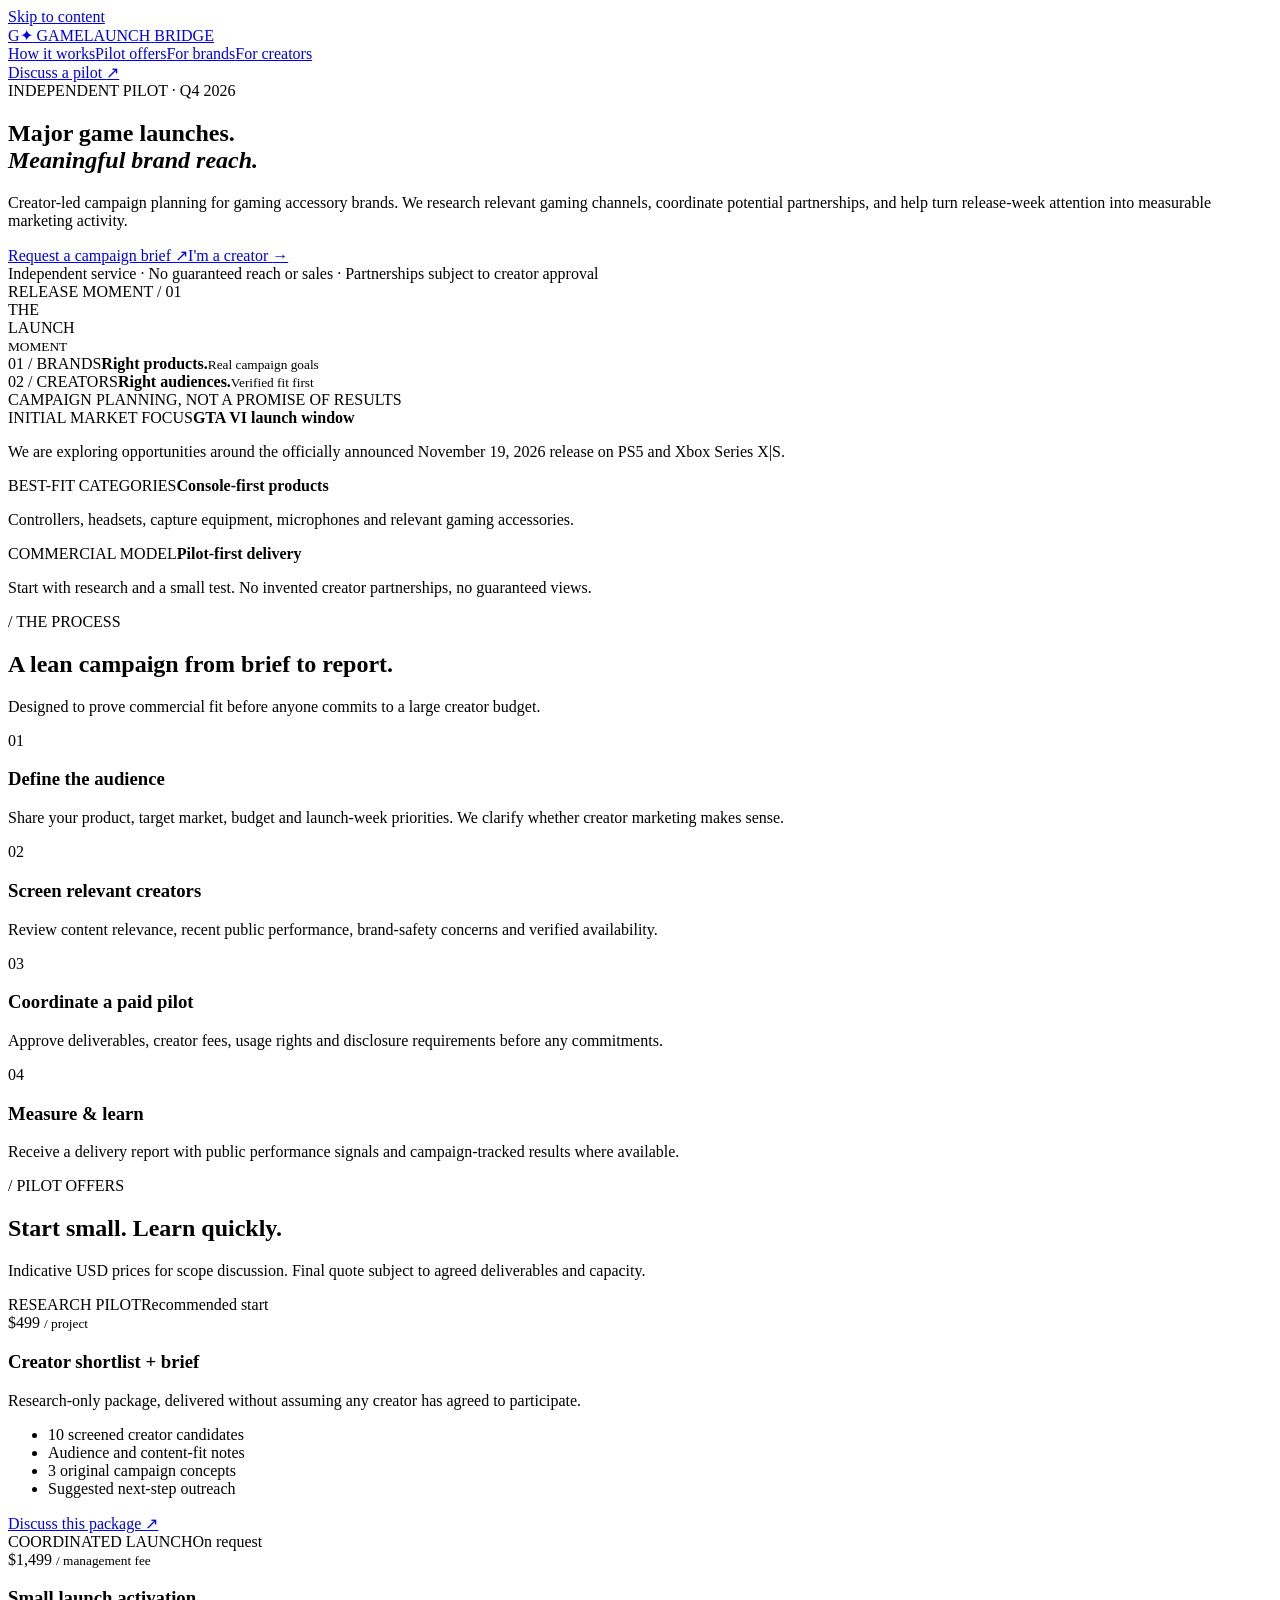
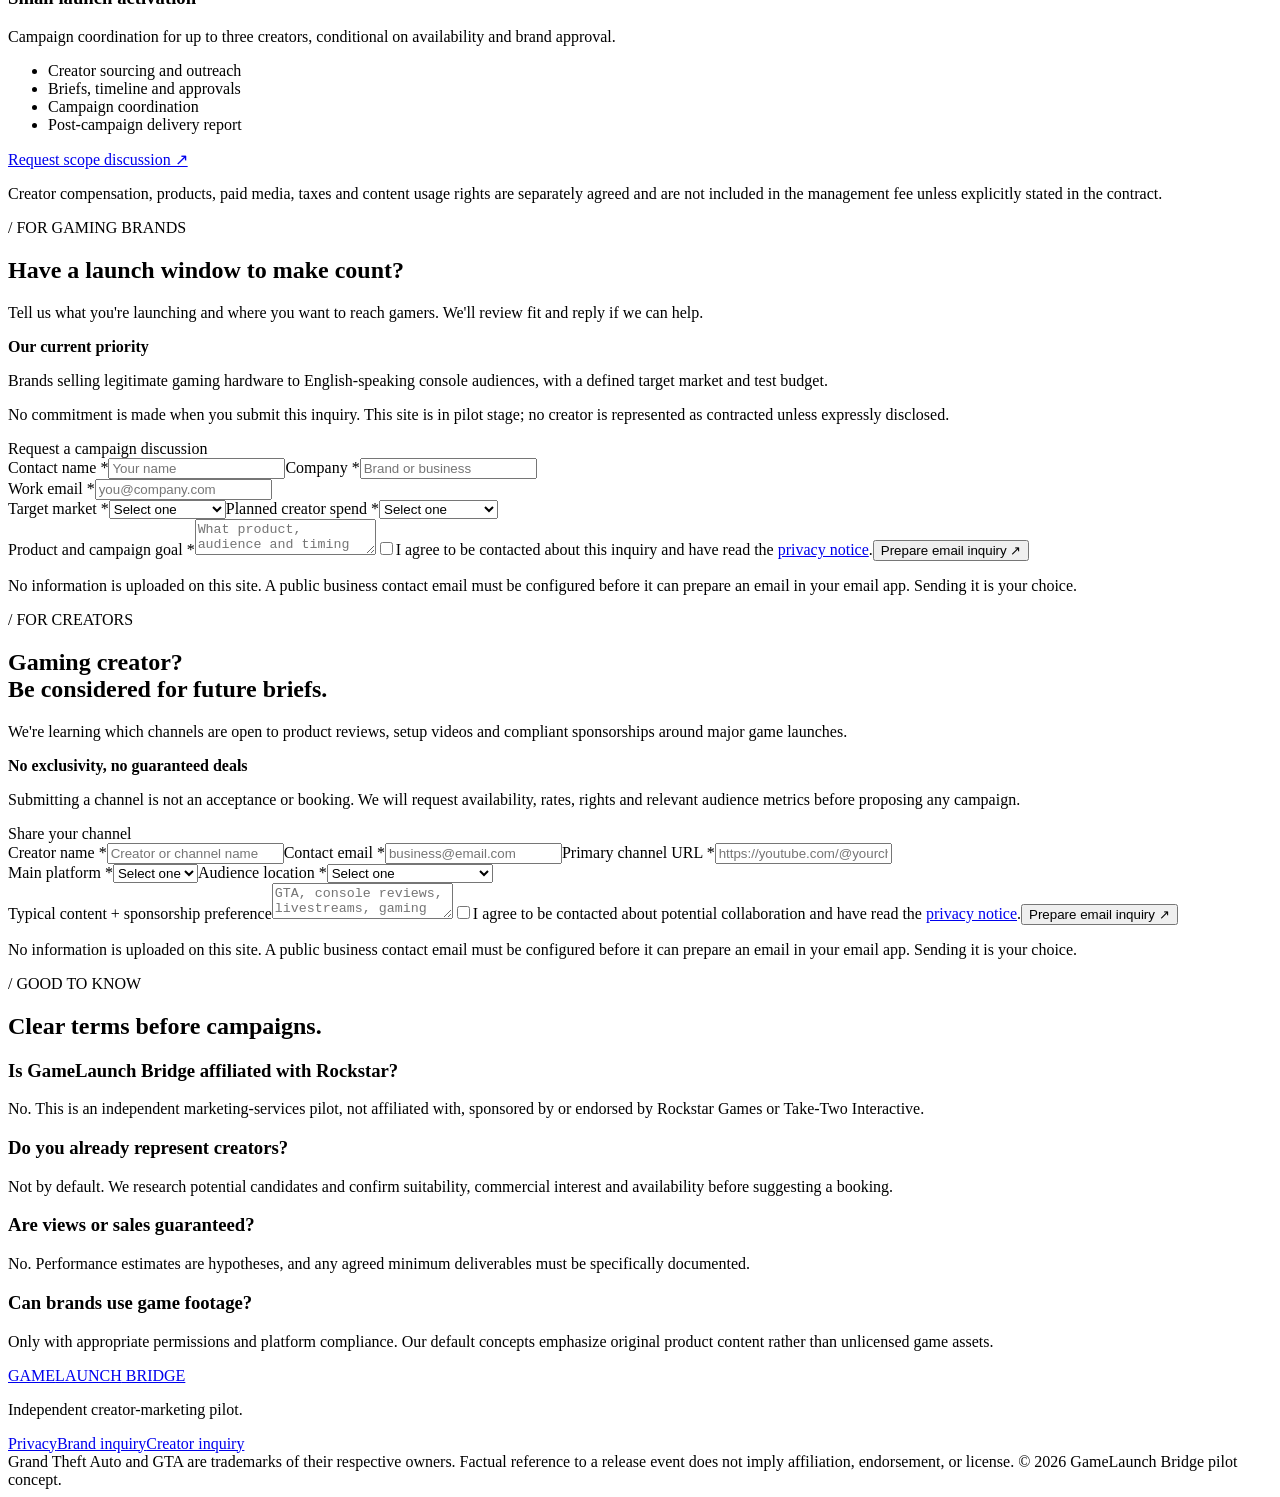
==== index.html @ 05e68bd6 "Add GameLaunch Bridge landing page" ====
<!DOCTYPE html>
<html lang="en">
<head>
<meta charset="utf-8"/><meta content="width=device-width,initial-scale=1" name="viewport"/>
<meta content="Creator-led launch campaigns for gaming accessory brands. An independent pilot matching brands with relevant gaming creators." name="description"/>
<meta content="#10131d" name="theme-color"/>
<title>GameLaunch Bridge — Gaming Launch Campaigns</title>
<link href="styles.css" rel="stylesheet"/>
<meta content="noindex,nofollow" name="robots"/>
</head><body>
<a class="skip" href="#main">Skip to content</a>
<header class="header"><div class="shell headerinner"><a class="wordmark" href="#top"><span class="logo">G<span class="star">✦</span></span> GAME<span class="dim">LAUNCH</span> <span class="subword">BRIDGE</span></a><nav aria-label="Main navigation"><a href="#how">How it works</a><a href="#offers">Pilot offers</a><a href="#brands">For brands</a><a href="#creators">For creators</a></nav><a class="navcta" href="#brands">Discuss a pilot <span aria-hidden="true">↗</span></a></div></header>
<main id="main">
<section class="hero" id="top"><div class="glow glow1"></div><div class="glow glow2"></div><div class="shell herogrid"><div><div class="eyebrow"><span class="live"></span> INDEPENDENT PILOT · Q4 2026</div><h1>Major game launches.<br/><em>Meaningful brand reach.</em></h1><p class="lede">Creator-led campaign planning for gaming accessory brands. We research relevant gaming channels, coordinate potential partnerships, and help turn release-week attention into measurable marketing activity.</p><div class="heroactions"><a class="btn primary" href="#brands">Request a campaign brief <span aria-hidden="true">↗</span></a><a class="btn secondary" href="#creators">I'm a creator <span aria-hidden="true">→</span></a></div><div class="fineprint">Independent service · No guaranteed reach or sales · Partnerships subject to creator approval</div></div><div aria-label="Illustration of brands and creators connected around a game launch" class="heroart" role="img"><div class="arttitle">RELEASE MOMENT / 01</div><div class="orbit orbit1"></div><div class="orbit orbit2"></div><div class="central">THE<br/>LAUNCH<br/><small>MOMENT</small></div><div class="floatcard floatbrand"><span>01 / BRANDS</span><strong>Right products.</strong><small>Real campaign goals</small></div><div class="floatcard floatcreator"><span>02 / CREATORS</span><strong>Right audiences.</strong><small>Verified fit first</small></div><div class="artfoot">CAMPAIGN PLANNING, NOT A PROMISE OF RESULTS</div></div></div></section>
<section class="context"><div class="shell contextinner"><div class="contextlead"><span class="tiny">INITIAL MARKET FOCUS</span><strong>GTA VI launch window</strong><p>We are exploring opportunities around the officially announced November 19, 2026 release on PS5 and Xbox Series X|S.</p></div><div class="contextdivider"></div><div class="contextlead"><span class="tiny">BEST-FIT CATEGORIES</span><strong>Console-first products</strong><p>Controllers, headsets, capture equipment, microphones and relevant gaming accessories.</p></div><div class="contextdivider"></div><div class="contextlead"><span class="tiny">COMMERCIAL MODEL</span><strong>Pilot-first delivery</strong><p>Start with research and a small test. No invented creator partnerships, no guaranteed views.</p></div></div></section>
<section class="section" id="how"><div class="shell"><div class="sectionhead"><div class="eyebrow plain">/ THE PROCESS</div><h2>A lean campaign from brief to report.</h2><p>Designed to prove commercial fit before anyone commits to a large creator budget.</p></div><div class="steps"><div class="step"><span class="num">01</span><h3>Define the audience</h3><p>Share your product, target market, budget and launch-week priorities. We clarify whether creator marketing makes sense.</p></div><div class="step"><span class="num">02</span><h3>Screen relevant creators</h3><p>Review content relevance, recent public performance, brand-safety concerns and verified availability.</p></div><div class="step"><span class="num">03</span><h3>Coordinate a paid pilot</h3><p>Approve deliverables, creator fees, usage rights and disclosure requirements before any commitments.</p></div><div class="step"><span class="num">04</span><h3>Measure &amp; learn</h3><p>Receive a delivery report with public performance signals and campaign-tracked results where available.</p></div></div></div></section>
<section class="section darkpanel" id="offers"><div class="shell"><div class="sectionhead"><div class="eyebrow plain">/ PILOT OFFERS</div><h2>Start small. Learn quickly.</h2><p>Indicative USD prices for scope discussion. Final quote subject to agreed deliverables and capacity.</p></div><div class="plans"><article class="plan"><div class="plantop"><span>RESEARCH PILOT</span><span class="tag">Recommended start</span></div><div class="price">$499 <small>/ project</small></div><h3>Creator shortlist + brief</h3><p>Research-only package, delivered without assuming any creator has agreed to participate.</p><ul><li>10 screened creator candidates</li><li>Audience and content-fit notes</li><li>3 original campaign concepts</li><li>Suggested next-step outreach</li></ul><a class="btn planbtn" href="#brands">Discuss this package ↗</a></article><article class="plan featured"><div class="plantop"><span>COORDINATED LAUNCH</span><span class="tag green">On request</span></div><div class="price">$1,499 <small>/ management fee</small></div><h3>Small launch activation</h3><p>Campaign coordination for up to three creators, conditional on availability and brand approval.</p><ul><li>Creator sourcing and outreach</li><li>Briefs, timeline and approvals</li><li>Campaign coordination</li><li>Post-campaign delivery report</li></ul><a class="btn planbtn" href="#brands">Request scope discussion ↗</a></article></div><p class="pricingnote">Creator compensation, products, paid media, taxes and content usage rights are separately agreed and are not included in the management fee unless explicitly stated in the contract.</p></div></section>
<section class="section formssection" id="brands"><div class="shell formgrid"><div><div class="eyebrow plain">/ FOR GAMING BRANDS</div><h2>Have a launch window to make count?</h2><p>Tell us what you're launching and where you want to reach gamers. We'll review fit and reply if we can help.</p><div class="note"><strong>Our current priority</strong><p>Brands selling legitimate gaming hardware to English-speaking console audiences, with a defined target market and test budget.</p></div><p class="aside">No commitment is made when you submit this inquiry. This site is in pilot stage; no creator is represented as contracted unless expressly disclosed.</p></div><form action="#" class="formcard" data-delivery="not-configured" method="get" name="brands"><div class="formtitle">Request a campaign discussion</div><div class="fieldrow"><label>Contact name <span>*</span><input autocomplete="name" maxlength="120" name="contact_name" placeholder="Your name" required=""/></label><label>Company <span>*</span><input autocomplete="organization" maxlength="120" name="company" placeholder="Brand or business" required=""/></label></div><label>Work email <span>*</span><input autocomplete="email" maxlength="254" name="email" placeholder="you@company.com" required="" type="email"/></label><div class="fieldrow"><label>Target market <span>*</span><select name="market" required=""><option value="">Select one</option><option>United States</option><option>United Kingdom</option><option>North America</option><option>Europe</option><option>Other / multiple</option></select></label><label>Planned creator spend <span>*</span><select name="budget" required=""><option value="">Select one</option><option>Under $1,000</option><option>$1,000–$3,000</option><option>$3,000–$10,000</option><option>$10,000+</option><option>Not decided</option></select></label></div><label>Product and campaign goal <span>*</span><textarea maxlength="1800" name="brief" placeholder="What product, audience and timing do you have in mind?" required=""></textarea></label><label class="consent"><input name="consent" required="" type="checkbox" value="yes"/><span>I agree to be contacted about this inquiry and have read the <a href="privacy.html">privacy notice</a>.</span></label><button class="btn primary submit" type="submit">Prepare email inquiry ↗</button><p class="formfine">No information is uploaded on this site. A public business contact email must be configured before it can prepare an email in your email app. Sending it is your choice.</p></form></div></section>
<section class="section creatorssection" id="creators"><div class="shell formgrid"><div><div class="eyebrow plain">/ FOR CREATORS</div><h2>Gaming creator?<br/>Be considered for future briefs.</h2><p>We're learning which channels are open to product reviews, setup videos and compliant sponsorships around major game launches.</p><div class="note"><strong>No exclusivity, no guaranteed deals</strong><p>Submitting a channel is not an acceptance or booking. We will request availability, rates, rights and relevant audience metrics before proposing any campaign.</p></div></div><form action="#" class="formcard" data-delivery="not-configured" method="get" name="creators"><div class="formtitle">Share your channel</div><label>Creator name <span>*</span><input maxlength="120" name="creator_name" placeholder="Creator or channel name" required=""/></label><label>Contact email <span>*</span><input maxlength="254" name="email" placeholder="business@email.com" required="" type="email"/></label><label>Primary channel URL <span>*</span><input maxlength="500" name="channel_url" placeholder="https://youtube.com/@yourchannel" required="" type="url"/></label><div class="fieldrow"><label>Main platform <span>*</span><select name="platform" required=""><option value="">Select one</option><option>YouTube</option><option>TikTok</option><option>Twitch</option><option>Instagram</option><option>Other</option></select></label><label>Audience location <span>*</span><select name="audience" required=""><option value="">Select one</option><option>United States</option><option>United Kingdom</option><option>Europe</option><option>Global English-speaking</option><option>Other</option></select></label></div><label>Typical content + sponsorship preference<textarea maxlength="1500" name="details" placeholder="GTA, console reviews, livestreams, gaming news; expected rate, if known..."></textarea></label><label class="consent"><input name="consent" required="" type="checkbox" value="yes"/><span>I agree to be contacted about potential collaboration and have read the <a href="privacy.html">privacy notice</a>.</span></label><button class="btn primary submit" type="submit">Prepare email inquiry ↗</button><p class="formfine">No information is uploaded on this site. A public business contact email must be configured before it can prepare an email in your email app. Sending it is your choice.</p></form></div></section>
<section class="section faq" id="faq"><div class="shell"><div class="eyebrow plain">/ GOOD TO KNOW</div><h2>Clear terms before campaigns.</h2><div class="faqgrid"><div><h3>Is GameLaunch Bridge affiliated with Rockstar?</h3><p>No. This is an independent marketing-services pilot, not affiliated with, sponsored by or endorsed by Rockstar Games or Take-Two Interactive.</p></div><div><h3>Do you already represent creators?</h3><p>Not by default. We research potential candidates and confirm suitability, commercial interest and availability before suggesting a booking.</p></div><div><h3>Are views or sales guaranteed?</h3><p>No. Performance estimates are hypotheses, and any agreed minimum deliverables must be specifically documented.</p></div><div><h3>Can brands use game footage?</h3><p>Only with appropriate permissions and platform compliance. Our default concepts emphasize original product content rather than unlicensed game assets.</p></div></div></div></section>
</main><footer class="footer"><div class="shell footerinner"><div><a class="wordmark" href="#top">GAME<span class="dim">LAUNCH</span> BRIDGE</a><p>Independent creator-marketing pilot.</p></div><div class="footerlinks"><a href="privacy.html">Privacy</a><a href="#brands">Brand inquiry</a><a href="#creators">Creator inquiry</a></div></div><div class="shell legal">Grand Theft Auto and GTA are trademarks of their respective owners. Factual reference to a release event does not imply affiliation, endorsement, or license. © 2026 GameLaunch Bridge pilot concept.</div></footer>
<script defer src="main.js"></script>
</body></html>
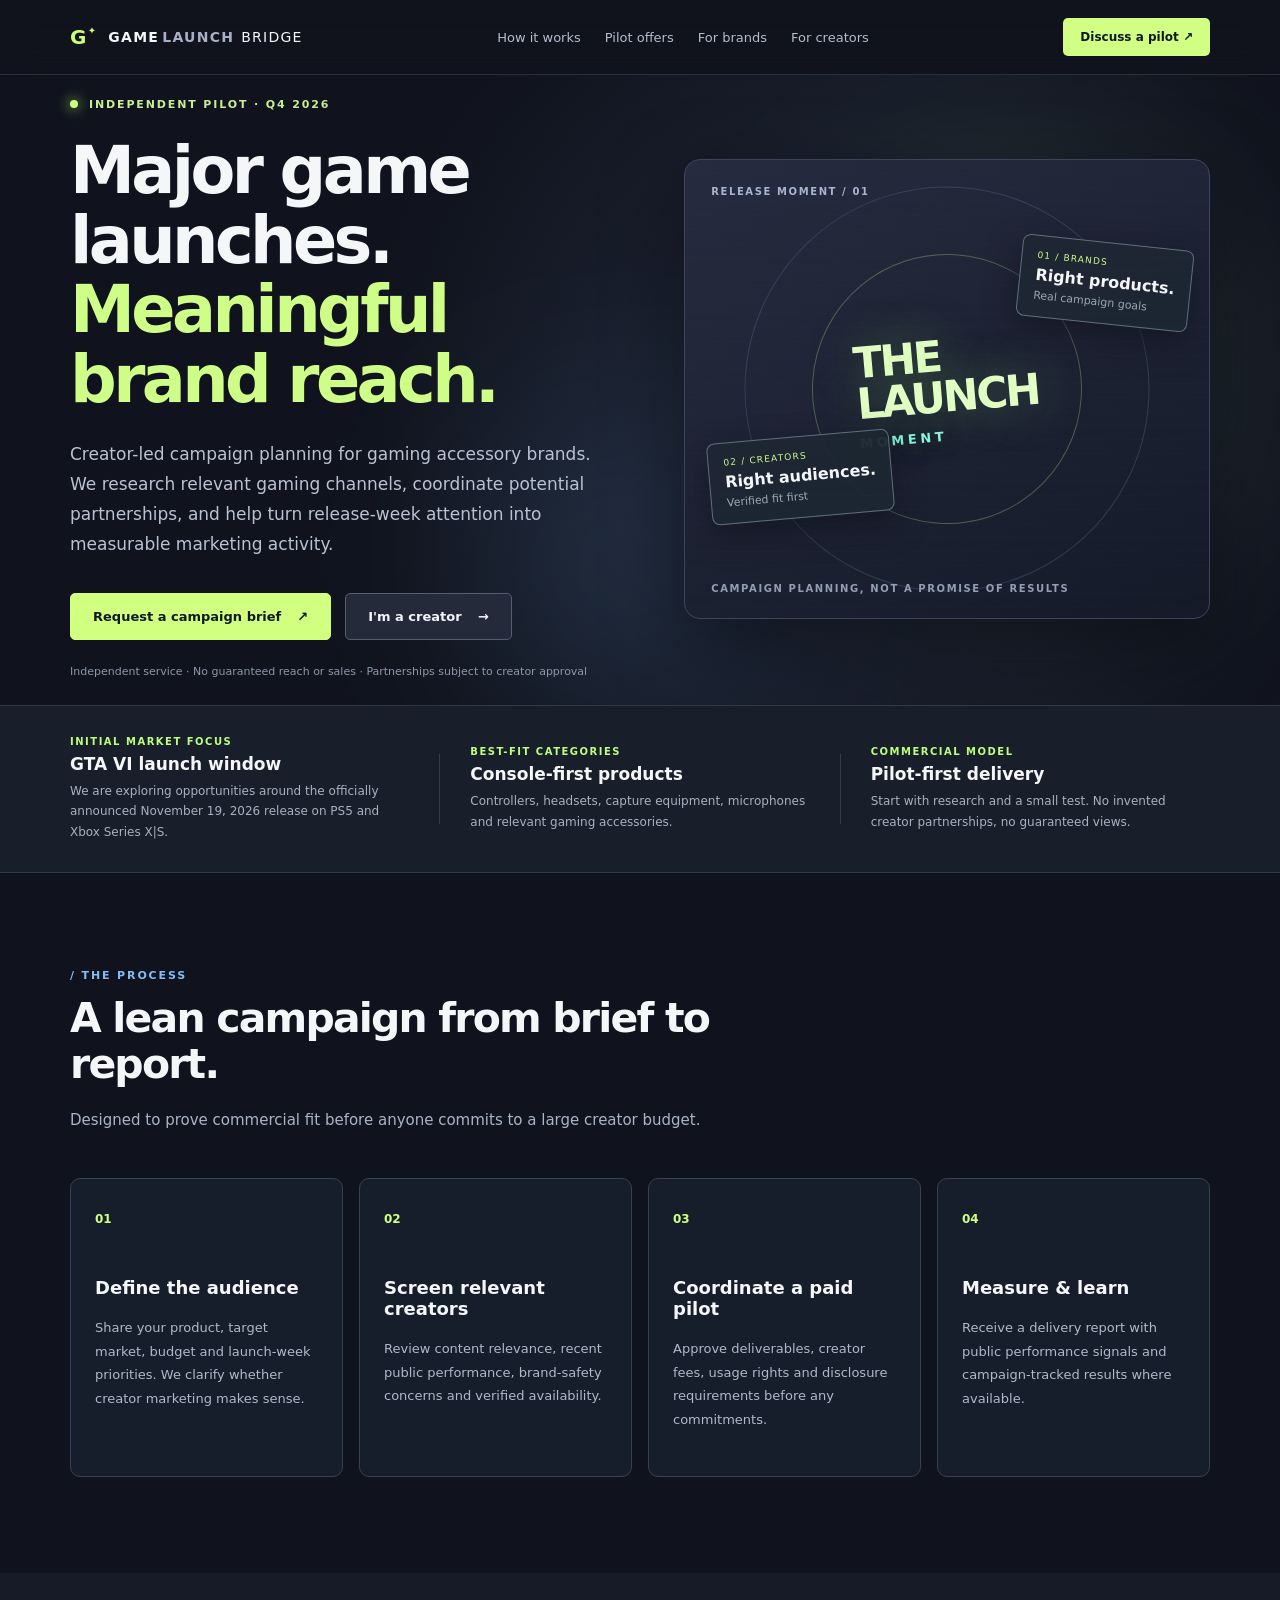
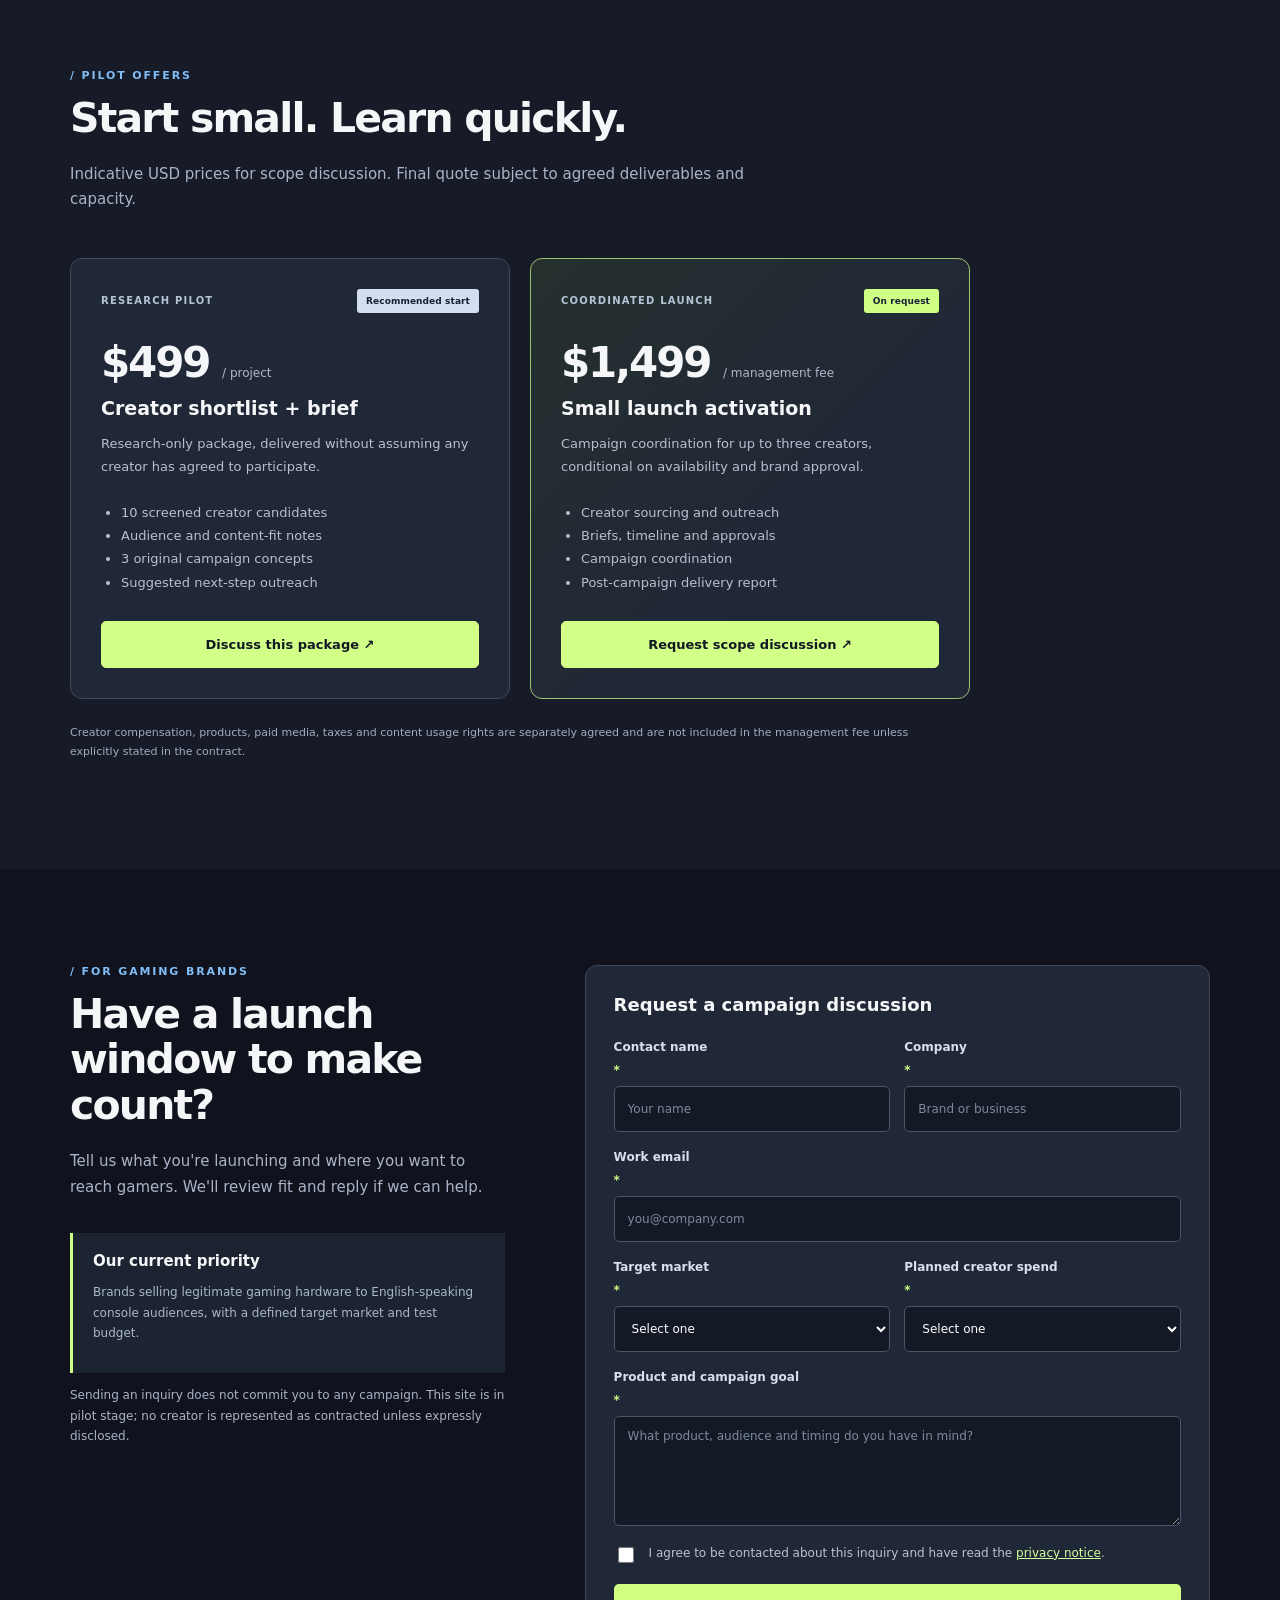
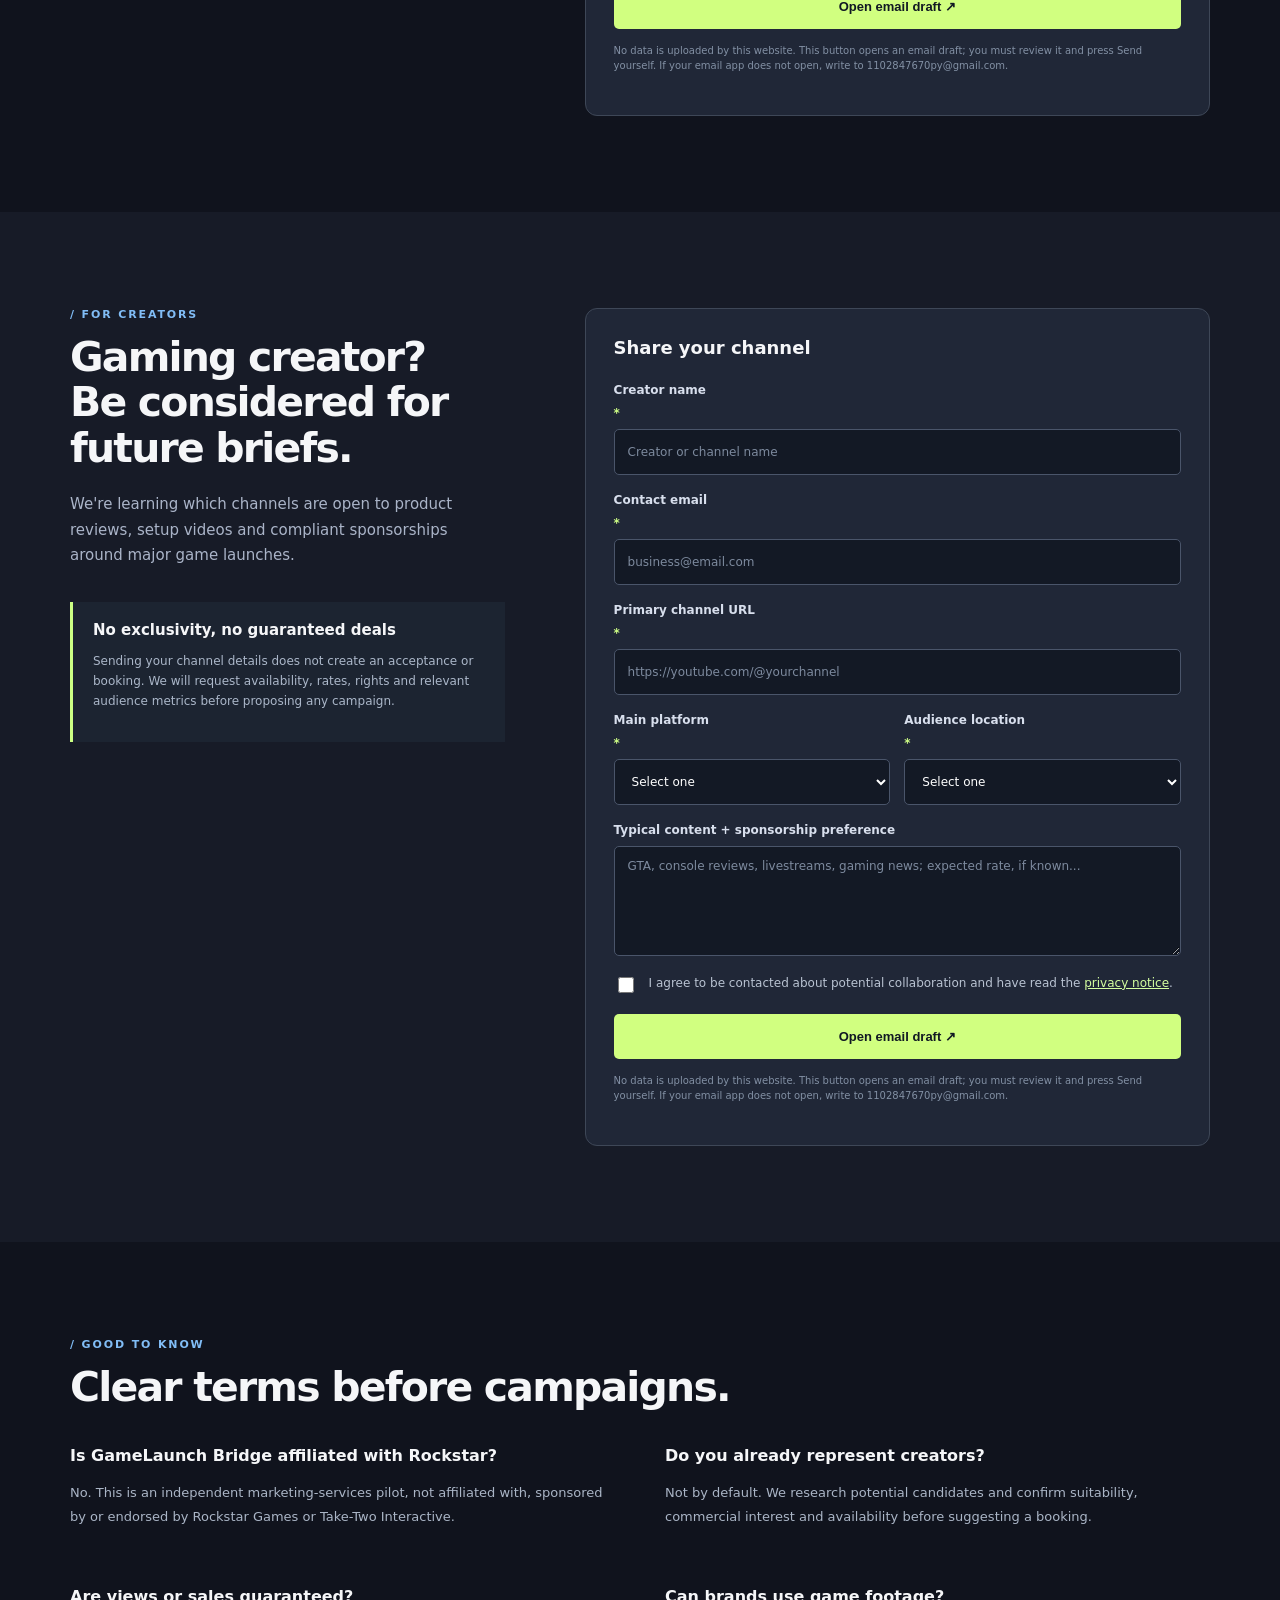
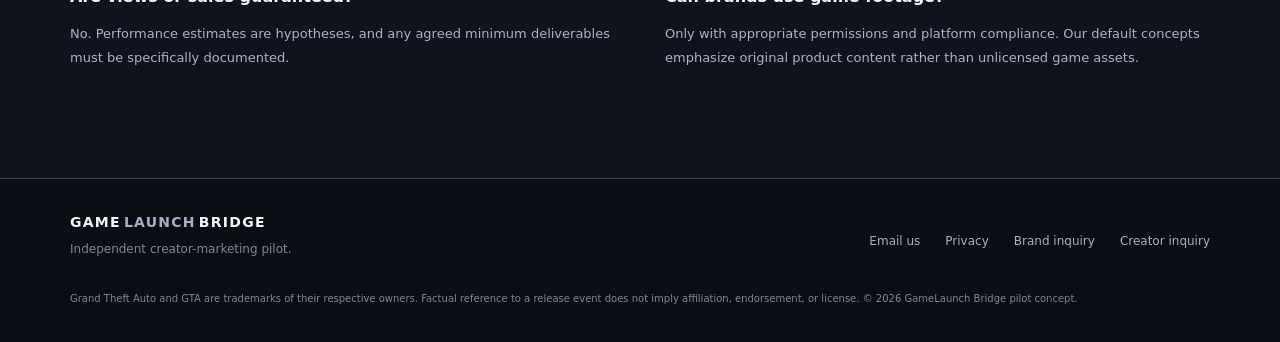
==== commit 5d766b92: "Activate clearly labelled email-draft inquiries for brand and creator forms" ====
--- a/index.html
+++ b/index.html
@@ -15,9 +15,9 @@
 <section class="context"><div class="shell contextinner"><div class="contextlead"><span class="tiny">INITIAL MARKET FOCUS</span><strong>GTA VI launch window</strong><p>We are exploring opportunities around the officially announced November 19, 2026 release on PS5 and Xbox Series X|S.</p></div><div class="contextdivider"></div><div class="contextlead"><span class="tiny">BEST-FIT CATEGORIES</span><strong>Console-first products</strong><p>Controllers, headsets, capture equipment, microphones and relevant gaming accessories.</p></div><div class="contextdivider"></div><div class="contextlead"><span class="tiny">COMMERCIAL MODEL</span><strong>Pilot-first delivery</strong><p>Start with research and a small test. No invented creator partnerships, no guaranteed views.</p></div></div></section>
 <section class="section" id="how"><div class="shell"><div class="sectionhead"><div class="eyebrow plain">/ THE PROCESS</div><h2>A lean campaign from brief to report.</h2><p>Designed to prove commercial fit before anyone commits to a large creator budget.</p></div><div class="steps"><div class="step"><span class="num">01</span><h3>Define the audience</h3><p>Share your product, target market, budget and launch-week priorities. We clarify whether creator marketing makes sense.</p></div><div class="step"><span class="num">02</span><h3>Screen relevant creators</h3><p>Review content relevance, recent public performance, brand-safety concerns and verified availability.</p></div><div class="step"><span class="num">03</span><h3>Coordinate a paid pilot</h3><p>Approve deliverables, creator fees, usage rights and disclosure requirements before any commitments.</p></div><div class="step"><span class="num">04</span><h3>Measure &amp; learn</h3><p>Receive a delivery report with public performance signals and campaign-tracked results where available.</p></div></div></div></section>
 <section class="section darkpanel" id="offers"><div class="shell"><div class="sectionhead"><div class="eyebrow plain">/ PILOT OFFERS</div><h2>Start small. Learn quickly.</h2><p>Indicative USD prices for scope discussion. Final quote subject to agreed deliverables and capacity.</p></div><div class="plans"><article class="plan"><div class="plantop"><span>RESEARCH PILOT</span><span class="tag">Recommended start</span></div><div class="price">$499 <small>/ project</small></div><h3>Creator shortlist + brief</h3><p>Research-only package, delivered without assuming any creator has agreed to participate.</p><ul><li>10 screened creator candidates</li><li>Audience and content-fit notes</li><li>3 original campaign concepts</li><li>Suggested next-step outreach</li></ul><a class="btn planbtn" href="#brands">Discuss this package ↗</a></article><article class="plan featured"><div class="plantop"><span>COORDINATED LAUNCH</span><span class="tag green">On request</span></div><div class="price">$1,499 <small>/ management fee</small></div><h3>Small launch activation</h3><p>Campaign coordination for up to three creators, conditional on availability and brand approval.</p><ul><li>Creator sourcing and outreach</li><li>Briefs, timeline and approvals</li><li>Campaign coordination</li><li>Post-campaign delivery report</li></ul><a class="btn planbtn" href="#brands">Request scope discussion ↗</a></article></div><p class="pricingnote">Creator compensation, products, paid media, taxes and content usage rights are separately agreed and are not included in the management fee unless explicitly stated in the contract.</p></div></section>
-<section class="section formssection" id="brands"><div class="shell formgrid"><div><div class="eyebrow plain">/ FOR GAMING BRANDS</div><h2>Have a launch window to make count?</h2><p>Tell us what you're launching and where you want to reach gamers. We'll review fit and reply if we can help.</p><div class="note"><strong>Our current priority</strong><p>Brands selling legitimate gaming hardware to English-speaking console audiences, with a defined target market and test budget.</p></div><p class="aside">No commitment is made when you submit this inquiry. This site is in pilot stage; no creator is represented as contracted unless expressly disclosed.</p></div><form action="#" class="formcard" data-delivery="not-configured" method="get" name="brands"><div class="formtitle">Request a campaign discussion</div><div class="fieldrow"><label>Contact name <span>*</span><input autocomplete="name" maxlength="120" name="contact_name" placeholder="Your name" required=""/></label><label>Company <span>*</span><input autocomplete="organization" maxlength="120" name="company" placeholder="Brand or business" required=""/></label></div><label>Work email <span>*</span><input autocomplete="email" maxlength="254" name="email" placeholder="you@company.com" required="" type="email"/></label><div class="fieldrow"><label>Target market <span>*</span><select name="market" required=""><option value="">Select one</option><option>United States</option><option>United Kingdom</option><option>North America</option><option>Europe</option><option>Other / multiple</option></select></label><label>Planned creator spend <span>*</span><select name="budget" required=""><option value="">Select one</option><option>Under $1,000</option><option>$1,000–$3,000</option><option>$3,000–$10,000</option><option>$10,000+</option><option>Not decided</option></select></label></div><label>Product and campaign goal <span>*</span><textarea maxlength="1800" name="brief" placeholder="What product, audience and timing do you have in mind?" required=""></textarea></label><label class="consent"><input name="consent" required="" type="checkbox" value="yes"/><span>I agree to be contacted about this inquiry and have read the <a href="privacy.html">privacy notice</a>.</span></label><button class="btn primary submit" type="submit">Prepare email inquiry ↗</button><p class="formfine">No information is uploaded on this site. A public business contact email must be configured before it can prepare an email in your email app. Sending it is your choice.</p></form></div></section>
-<section class="section creatorssection" id="creators"><div class="shell formgrid"><div><div class="eyebrow plain">/ FOR CREATORS</div><h2>Gaming creator?<br/>Be considered for future briefs.</h2><p>We're learning which channels are open to product reviews, setup videos and compliant sponsorships around major game launches.</p><div class="note"><strong>No exclusivity, no guaranteed deals</strong><p>Submitting a channel is not an acceptance or booking. We will request availability, rates, rights and relevant audience metrics before proposing any campaign.</p></div></div><form action="#" class="formcard" data-delivery="not-configured" method="get" name="creators"><div class="formtitle">Share your channel</div><label>Creator name <span>*</span><input maxlength="120" name="creator_name" placeholder="Creator or channel name" required=""/></label><label>Contact email <span>*</span><input maxlength="254" name="email" placeholder="business@email.com" required="" type="email"/></label><label>Primary channel URL <span>*</span><input maxlength="500" name="channel_url" placeholder="https://youtube.com/@yourchannel" required="" type="url"/></label><div class="fieldrow"><label>Main platform <span>*</span><select name="platform" required=""><option value="">Select one</option><option>YouTube</option><option>TikTok</option><option>Twitch</option><option>Instagram</option><option>Other</option></select></label><label>Audience location <span>*</span><select name="audience" required=""><option value="">Select one</option><option>United States</option><option>United Kingdom</option><option>Europe</option><option>Global English-speaking</option><option>Other</option></select></label></div><label>Typical content + sponsorship preference<textarea maxlength="1500" name="details" placeholder="GTA, console reviews, livestreams, gaming news; expected rate, if known..."></textarea></label><label class="consent"><input name="consent" required="" type="checkbox" value="yes"/><span>I agree to be contacted about potential collaboration and have read the <a href="privacy.html">privacy notice</a>.</span></label><button class="btn primary submit" type="submit">Prepare email inquiry ↗</button><p class="formfine">No information is uploaded on this site. A public business contact email must be configured before it can prepare an email in your email app. Sending it is your choice.</p></form></div></section>
+<section class="section formssection" id="brands"><div class="shell formgrid"><div><div class="eyebrow plain">/ FOR GAMING BRANDS</div><h2>Have a launch window to make count?</h2><p>Tell us what you're launching and where you want to reach gamers. We'll review fit and reply if we can help.</p><div class="note"><strong>Our current priority</strong><p>Brands selling legitimate gaming hardware to English-speaking console audiences, with a defined target market and test budget.</p></div><p class="aside">Sending an inquiry does not commit you to any campaign. This site is in pilot stage; no creator is represented as contracted unless expressly disclosed.</p></div><form action="mailto:1102847670py@gmail.com" class="formcard" data-delivery="email-draft" method="post" enctype="text/plain" name="brands"><div class="formtitle">Request a campaign discussion</div><div class="fieldrow"><label>Contact name <span>*</span><input autocomplete="name" maxlength="120" name="contact_name" placeholder="Your name" required=""/></label><label>Company <span>*</span><input autocomplete="organization" maxlength="120" name="company" placeholder="Brand or business" required=""/></label></div><label>Work email <span>*</span><input autocomplete="email" maxlength="254" name="email" placeholder="you@company.com" required="" type="email"/></label><div class="fieldrow"><label>Target market <span>*</span><select name="market" required=""><option value="">Select one</option><option>United States</option><option>United Kingdom</option><option>North America</option><option>Europe</option><option>Other / multiple</option></select></label><label>Planned creator spend <span>*</span><select name="budget" required=""><option value="">Select one</option><option>Under $1,000</option><option>$1,000–$3,000</option><option>$3,000–$10,000</option><option>$10,000+</option><option>Not decided</option></select></label></div><label>Product and campaign goal <span>*</span><textarea maxlength="1800" name="brief" placeholder="What product, audience and timing do you have in mind?" required=""></textarea></label><label class="consent"><input name="consent" required="" type="checkbox" value="yes"/><span>I agree to be contacted about this inquiry and have read the <a href="privacy.html">privacy notice</a>.</span></label><button class="btn primary submit" type="submit">Open email draft ↗</button><p class="formfine">No data is uploaded by this website. This button opens an email draft; you must review it and press Send yourself. If your email app does not open, write to <a href="mailto:1102847670py@gmail.com">1102847670py@gmail.com</a>.</p></form></div></section>
+<section class="section creatorssection" id="creators"><div class="shell formgrid"><div><div class="eyebrow plain">/ FOR CREATORS</div><h2>Gaming creator?<br/>Be considered for future briefs.</h2><p>We're learning which channels are open to product reviews, setup videos and compliant sponsorships around major game launches.</p><div class="note"><strong>No exclusivity, no guaranteed deals</strong><p>Sending your channel details does not create an acceptance or booking. We will request availability, rates, rights and relevant audience metrics before proposing any campaign.</p></div></div><form action="mailto:1102847670py@gmail.com" class="formcard" data-delivery="email-draft" method="post" enctype="text/plain" name="creators"><div class="formtitle">Share your channel</div><label>Creator name <span>*</span><input maxlength="120" name="creator_name" placeholder="Creator or channel name" required=""/></label><label>Contact email <span>*</span><input maxlength="254" name="email" placeholder="business@email.com" required="" type="email"/></label><label>Primary channel URL <span>*</span><input maxlength="500" name="channel_url" placeholder="https://youtube.com/@yourchannel" required="" type="url"/></label><div class="fieldrow"><label>Main platform <span>*</span><select name="platform" required=""><option value="">Select one</option><option>YouTube</option><option>TikTok</option><option>Twitch</option><option>Instagram</option><option>Other</option></select></label><label>Audience location <span>*</span><select name="audience" required=""><option value="">Select one</option><option>United States</option><option>United Kingdom</option><option>Europe</option><option>Global English-speaking</option><option>Other</option></select></label></div><label>Typical content + sponsorship preference<textarea maxlength="1500" name="details" placeholder="GTA, console reviews, livestreams, gaming news; expected rate, if known..."></textarea></label><label class="consent"><input name="consent" required="" type="checkbox" value="yes"/><span>I agree to be contacted about potential collaboration and have read the <a href="privacy.html">privacy notice</a>.</span></label><button class="btn primary submit" type="submit">Open email draft ↗</button><p class="formfine">No data is uploaded by this website. This button opens an email draft; you must review it and press Send yourself. If your email app does not open, write to <a href="mailto:1102847670py@gmail.com">1102847670py@gmail.com</a>.</p></form></div></section>
 <section class="section faq" id="faq"><div class="shell"><div class="eyebrow plain">/ GOOD TO KNOW</div><h2>Clear terms before campaigns.</h2><div class="faqgrid"><div><h3>Is GameLaunch Bridge affiliated with Rockstar?</h3><p>No. This is an independent marketing-services pilot, not affiliated with, sponsored by or endorsed by Rockstar Games or Take-Two Interactive.</p></div><div><h3>Do you already represent creators?</h3><p>Not by default. We research potential candidates and confirm suitability, commercial interest and availability before suggesting a booking.</p></div><div><h3>Are views or sales guaranteed?</h3><p>No. Performance estimates are hypotheses, and any agreed minimum deliverables must be specifically documented.</p></div><div><h3>Can brands use game footage?</h3><p>Only with appropriate permissions and platform compliance. Our default concepts emphasize original product content rather than unlicensed game assets.</p></div></div></div></section>
-</main><footer class="footer"><div class="shell footerinner"><div><a class="wordmark" href="#top">GAME<span class="dim">LAUNCH</span> BRIDGE</a><p>Independent creator-marketing pilot.</p></div><div class="footerlinks"><a href="privacy.html">Privacy</a><a href="#brands">Brand inquiry</a><a href="#creators">Creator inquiry</a></div></div><div class="shell legal">Grand Theft Auto and GTA are trademarks of their respective owners. Factual reference to a release event does not imply affiliation, endorsement, or license. © 2026 GameLaunch Bridge pilot concept.</div></footer>
+</main><footer class="footer"><div class="shell footerinner"><div><a class="wordmark" href="#top">GAME<span class="dim">LAUNCH</span> BRIDGE</a><p>Independent creator-marketing pilot.</p></div><div class="footerlinks"><a href="mailto:1102847670py@gmail.com">Email us</a><a href="privacy.html">Privacy</a><a href="#brands">Brand inquiry</a><a href="#creators">Creator inquiry</a></div></div><div class="shell legal">Grand Theft Auto and GTA are trademarks of their respective owners. Factual reference to a release event does not imply affiliation, endorsement, or license. © 2026 GameLaunch Bridge pilot concept.</div></footer>
 <script defer src="main.js"></script>
 </body></html>
--- a/styles.css
+++ b/styles.css
@@ -0,0 +1,2 @@
+:root{font-family:Inter,ui-sans-serif,system-ui,-apple-system,"Segoe UI",sans-serif;color:#f5f6f8;background:#10131d;scroll-behavior:smooth}*{box-sizing:border-box}body{margin:0}a{color:inherit;text-decoration:none}a:hover{color:#cbff77}.shell{width:min(1140px,calc(100% - 44px));margin:auto}.skip{position:absolute;left:-9999px;top:6px;background:#ccff6c;color:#10131d;padding:10px;z-index:100}.skip:focus{left:6px}.header{position:sticky;top:0;z-index:20;background:rgba(16,19,29,.88);backdrop-filter:blur(16px);border-bottom:1px solid #2a2e3d}.headerinner{min-height:74px;display:flex;align-items:center;gap:34px;justify-content:space-between}.wordmark{font-size:14px;letter-spacing:.09em;font-weight:900;white-space:nowrap;display:flex;align-items:center;gap:3px}.logo{font-size:20px;color:#ccff75;margin-right:8px}.star{font-size:10px;vertical-align:top}.dim{color:#a6b0c6}.subword{font-weight:500;margin-left:4px}nav{display:flex;gap:24px;font-size:13px;color:#b5bdce}nav a:hover,.footerlinks a:hover{color:#cfff7d}.navcta{font-size:12px;color:#111821;background:#d0ff83;padding:12px 17px;border-radius:5px;font-weight:800;white-space:nowrap}.navcta:hover{color:#111821;background:#fff}.hero{min-height:630px;overflow:hidden;position:relative;background:radial-gradient(circle at 68% 53%,#222a3c 0%,#10131d 54%)}.herogrid{min-height:628px;display:grid;grid-template-columns:1fr .9fr;align-items:center;gap:30px;position:relative;z-index:1}.eyebrow{font-size:11px;font-weight:800;letter-spacing:.17em;color:#caee92;display:flex;align-items:center;gap:11px}.live{width:8px;height:8px;background:#cafe7b;border-radius:50%;box-shadow:0 0 13px #c8ff74}.hero h1{font-weight:850;font-size:clamp(43px,5.1vw,70px);line-height:1.07;letter-spacing:-.055em;max-width:680px;margin:25px 0}.hero h1 em{color:#cefd88;font-style:normal}.lede{font-size:17px;line-height:1.76;max-width:550px;color:#b9c2d3}.heroactions{display:flex;gap:14px;flex-wrap:wrap;margin:33px 0 23px}.btn{display:inline-flex;align-items:center;justify-content:center;gap:16px;padding:15px 22px;border-radius:5px;font-weight:800;font-size:13px;border:1px solid #545e70;cursor:pointer;transition:transform .15s,background .15s}.btn:hover{transform:translateY(-2px)}.primary{background:#d1ff80;color:#111923;border-color:#d1ff80}.primary:hover{background:#e7ffae;color:#111923}.secondary{color:#f2f5fa;background:#242a39}.secondary:hover{color:#fff;background:#333c4e}.fineprint{font-size:11px;color:#8c98aa;line-height:1.6}.heroart{height:460px;position:relative;background:linear-gradient(152deg,#262b3f,#151a29);border:1px solid #3c455c;border-radius:16px;overflow:hidden;box-shadow:0 25px 75px #06070d88}.heroart:after{content:"";position:absolute;inset:0;background:repeating-linear-gradient(to bottom,transparent 0 13px,#ffffff04 14px);pointer-events:none}.arttitle,.artfoot{position:absolute;left:26px;top:26px;letter-spacing:.16em;color:#a8b5d0;font-size:10px;font-weight:750}.artfoot{top:auto;bottom:24px;color:#929eb6}.orbit{position:absolute;left:50%;top:50%;transform:translate(-50%,-50%) rotate(-18deg);border:1px solid #759a6f88;border-radius:50%}.orbit1{height:270px;width:270px}.orbit2{height:405px;width:405px;border-color:#4a627377}.central{position:absolute;top:50%;left:50%;transform:translate(-50%,-50%) rotate(-5deg);font-size:43px;line-height:.96;font-weight:900;letter-spacing:-.06em;color:#e2fdc3;text-shadow:0 0 50px #9bea7a57}.central small{display:block;color:#8cf4dd;font-size:13px;letter-spacing:.28em;margin-top:12px}.floatcard{position:absolute;background:#1d2632f2;border:1px solid #5f6e7e;border-radius:8px;padding:14px 15px;display:grid;gap:5px;box-shadow:0 12px 30px #10131d99}.floatcard span{font-size:9px;letter-spacing:.13em;color:#ccff8c}.floatcard strong{font-size:16px}.floatcard small{font-size:11px;color:#9aa7b6}.floatbrand{right:18px;top:82px;transform:rotate(6deg)}.floatcreator{left:24px;bottom:100px;transform:rotate(-5deg)}.glow{position:absolute;border-radius:50%;filter:blur(110px);opacity:.18;pointer-events:none}.glow1{background:#a5f984;width:340px;height:340px;right:8%;top:20%}.glow2{background:#659fd5;width:280px;height:280px;right:40%;bottom:0}.context{background:#181e2a;border-top:1px solid #333846;border-bottom:1px solid #333846}.contextinner{display:grid;grid-template-columns:1fr 1px 1fr 1px 1fr;align-items:center;gap:30px;padding:30px 0}.contextlead{display:grid;gap:7px}.contextlead strong{font-size:17px}.contextlead p{font-size:12px;line-height:1.7;color:#a7b2c3;margin:0}.contextdivider{width:1px;height:70px;background:#353d4b}.tiny{font-size:10px;letter-spacing:.15em;color:#bcff7e;font-weight:800}.section{padding:96px 0}.sectionhead{max-width:700px;margin-bottom:45px}.eyebrow.plain{color:#81bdf6;margin-bottom:14px}.section h2{font-weight:850;letter-spacing:-.044em;font-size:clamp(31px,3.2vw,45px);line-height:1.12;margin:0 0 20px}.sectionhead p,.formgrid>div>p{font-size:15px;line-height:1.7;color:#aab4c8}.steps{display:grid;grid-template-columns:repeat(4,1fr);gap:16px}.step{padding:29px 24px 32px;border:1px solid #384154;background:#171e2b;border-radius:10px}.num{font-weight:850;font-size:12px;color:#d0ff83}.step h3{font-size:18px;margin-top:50px}.step p{font-size:13px;line-height:1.8;color:#aeb9cb}.darkpanel{background:#171b27}.plans{display:grid;grid-template-columns:1fr 1fr;gap:20px;max-width:900px}.plan{border:1px solid #3f4b5d;border-radius:12px;background:#202737;padding:30px}.plan.featured{border-color:#9ac46f;background:linear-gradient(135deg,#25302e,#202737 65%)}.plantop{display:flex;align-items:center;justify-content:space-between;gap:10px;letter-spacing:.12em;color:#b6c3d5;font-size:10px;font-weight:800}.tag{padding:7px 9px;border-radius:3px;color:#172136;background:#d4def1;font-size:9px;letter-spacing:.01em}.tag.green{background:#ceff84}.price{font-size:42px;font-weight:850;letter-spacing:-.05em;margin:25px 0 10px}.price small{font-size:12px;font-weight:500;color:#aeb9ca;letter-spacing:0}.plan h3{font-size:19px;margin:10px 0}.plan p,.plan li{color:#b7c0d1;font-size:13px;line-height:1.8}.plan ul{padding-left:20px;margin:22px 0 27px}.planbtn{background:#d2ff88;color:#111923;border-color:#d2ff88;width:100%}.planbtn:hover{color:#111923;background:#f1ffc7}.pricingnote{font-size:11px;color:#a0acc0;margin-top:25px;max-width:850px;line-height:1.7}.formssection{background:#10131d}.formgrid{display:grid;grid-template-columns:.82fr 1.18fr;gap:80px;align-items:start}.formgrid>div>h2{max-width:450px}.note{background:#1c2431;border-left:3px solid #ccff84;padding:18px 20px;margin-top:33px}.note strong{font-size:15px}.note p,.aside{font-size:12px!important;line-height:1.7!important;color:#abb7c9}.formcard{padding:28px;border:1px solid #3e4757;background:#202737;border-radius:12px}.formtitle{font-size:18px;font-weight:850;margin-bottom:25px}.formcard label{display:grid;gap:9px;font-size:12px;font-weight:650;color:#d8dfed;margin-bottom:18px}.formcard label span{color:#cfff86}.formcard input:not([type=checkbox]),.formcard select,.formcard textarea{width:100%;min-height:46px;border:1px solid #4a556a;background:#131925;border-radius:5px;color:#fff;padding:12px 13px;font:inherit;font-weight:400;outline:none}.formcard textarea{min-height:110px;resize:vertical}.formcard input:focus,.formcard textarea:focus,.formcard select:focus{border-color:#cfff86}.formcard input::placeholder,.formcard textarea::placeholder{color:#7d8a9e}.fieldrow{display:grid;grid-template-columns:1fr 1fr;gap:14px}.formcard .consent{display:flex;gap:12px;align-items:start;font-weight:400;line-height:1.6;color:#b9c3d2}.consent input{width:16px;height:16px;flex-shrink:0;margin-top:3px;accent-color:#cfff86}.consent span{color:#b9c3d2!important}.consent a{text-decoration:underline;color:#d4ffa0}.submit{border:none;width:100%}.formfine{color:#8290a4;font-size:10px;line-height:1.5;margin:14px 0 0}.creatorssection{background:#171b27}.faqgrid{display:grid;grid-template-columns:1fr 1fr;gap:30px 50px}.faqgrid h3{font-size:16px}.faqgrid p{font-size:13px;line-height:1.8;color:#aab5c6}.footer{background:#0a0d14;border-top:1px solid #3a4353;padding:35px 0}.footerinner{display:flex;justify-content:space-between;align-items:center}.footer p{color:#7e899d;font-size:12px}.footerlinks{display:flex;gap:25px;color:#a6b1c3;font-size:12px}.legal{color:#7e8799;font-size:10px;line-height:1.7;margin-top:22px}
+@media(max-width:1050px){nav{display:none}.herogrid{grid-template-columns:1fr .75fr}.hero h1{font-size:48px}.formgrid{gap:36px}}@media(max-width:780px){.headerinner{min-height:64px}.navcta{font-size:11px;padding:10px}.herogrid{grid-template-columns:1fr;padding:58px 0 38px}.hero{min-height:auto}.hero h1{font-size:clamp(38px,9vw,59px)}.heroart{max-width:500px;width:100%;height:340px}.central{font-size:33px}.orbit2{height:310px;width:310px}.orbit1{height:200px;width:200px}.floatcard{padding:10px;transform:none}.floatbrand{top:55px}.floatcreator{bottom:68px}.contextinner{grid-template-columns:1fr;gap:15px}.contextdivider{height:1px;width:100%}.steps{grid-template-columns:1fr 1fr}.section{padding:65px 0}.step h3{margin-top:20px}.formgrid,.plans,.faqgrid{grid-template-columns:1fr}.formgrid{gap:22px}.formcard{padding:22px}}@media(max-width:480px){.shell{width:calc(100% - 30px)}.wordmark{font-size:12px}.logo{font-size:15px}.subword{display:none}.herogrid{padding-top:43px}.hero h1{font-size:43px}.lede{font-size:15px}.heroactions{display:grid}.steps{grid-template-columns:1fr}.fieldrow{grid-template-columns:1fr;gap:0}.footerinner{align-items:start;gap:20px;flex-direction:column}.footerlinks{flex-wrap:wrap}.section h2{font-size:33px}.plan{padding:23px}}
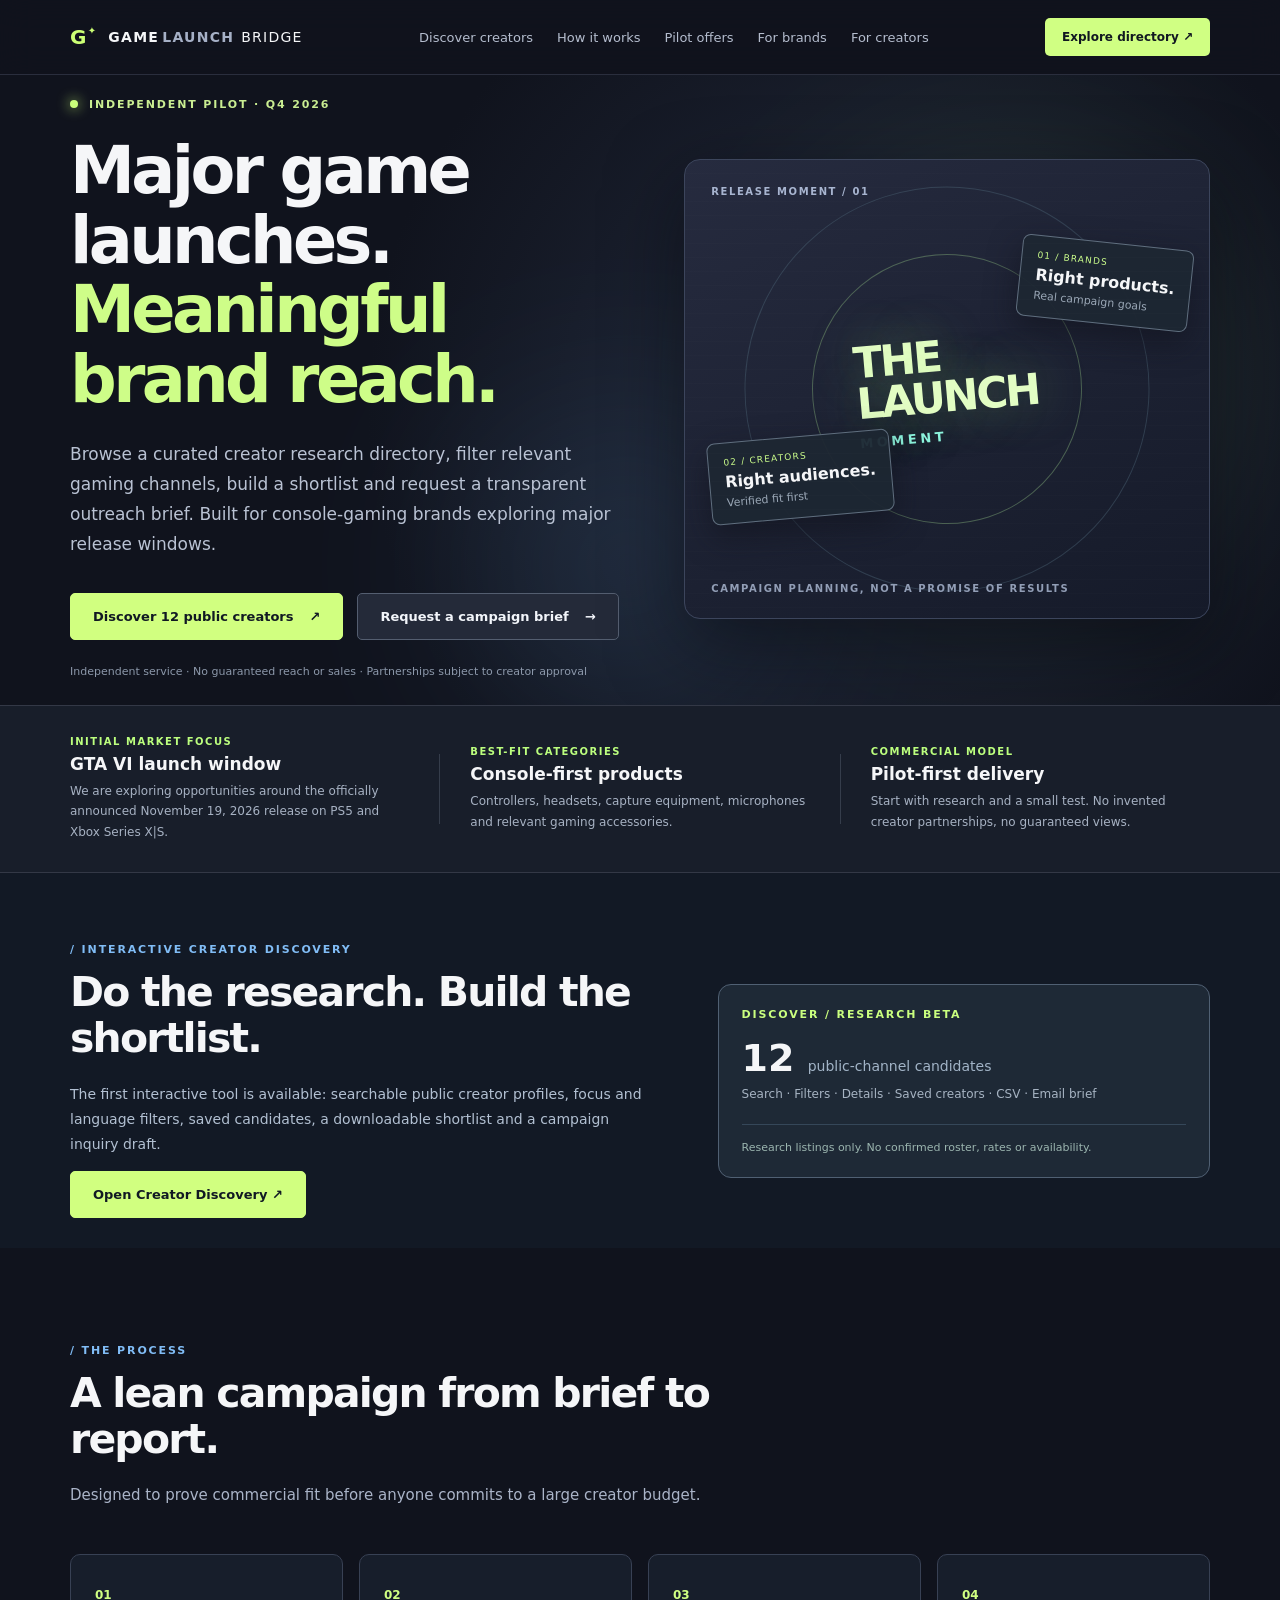
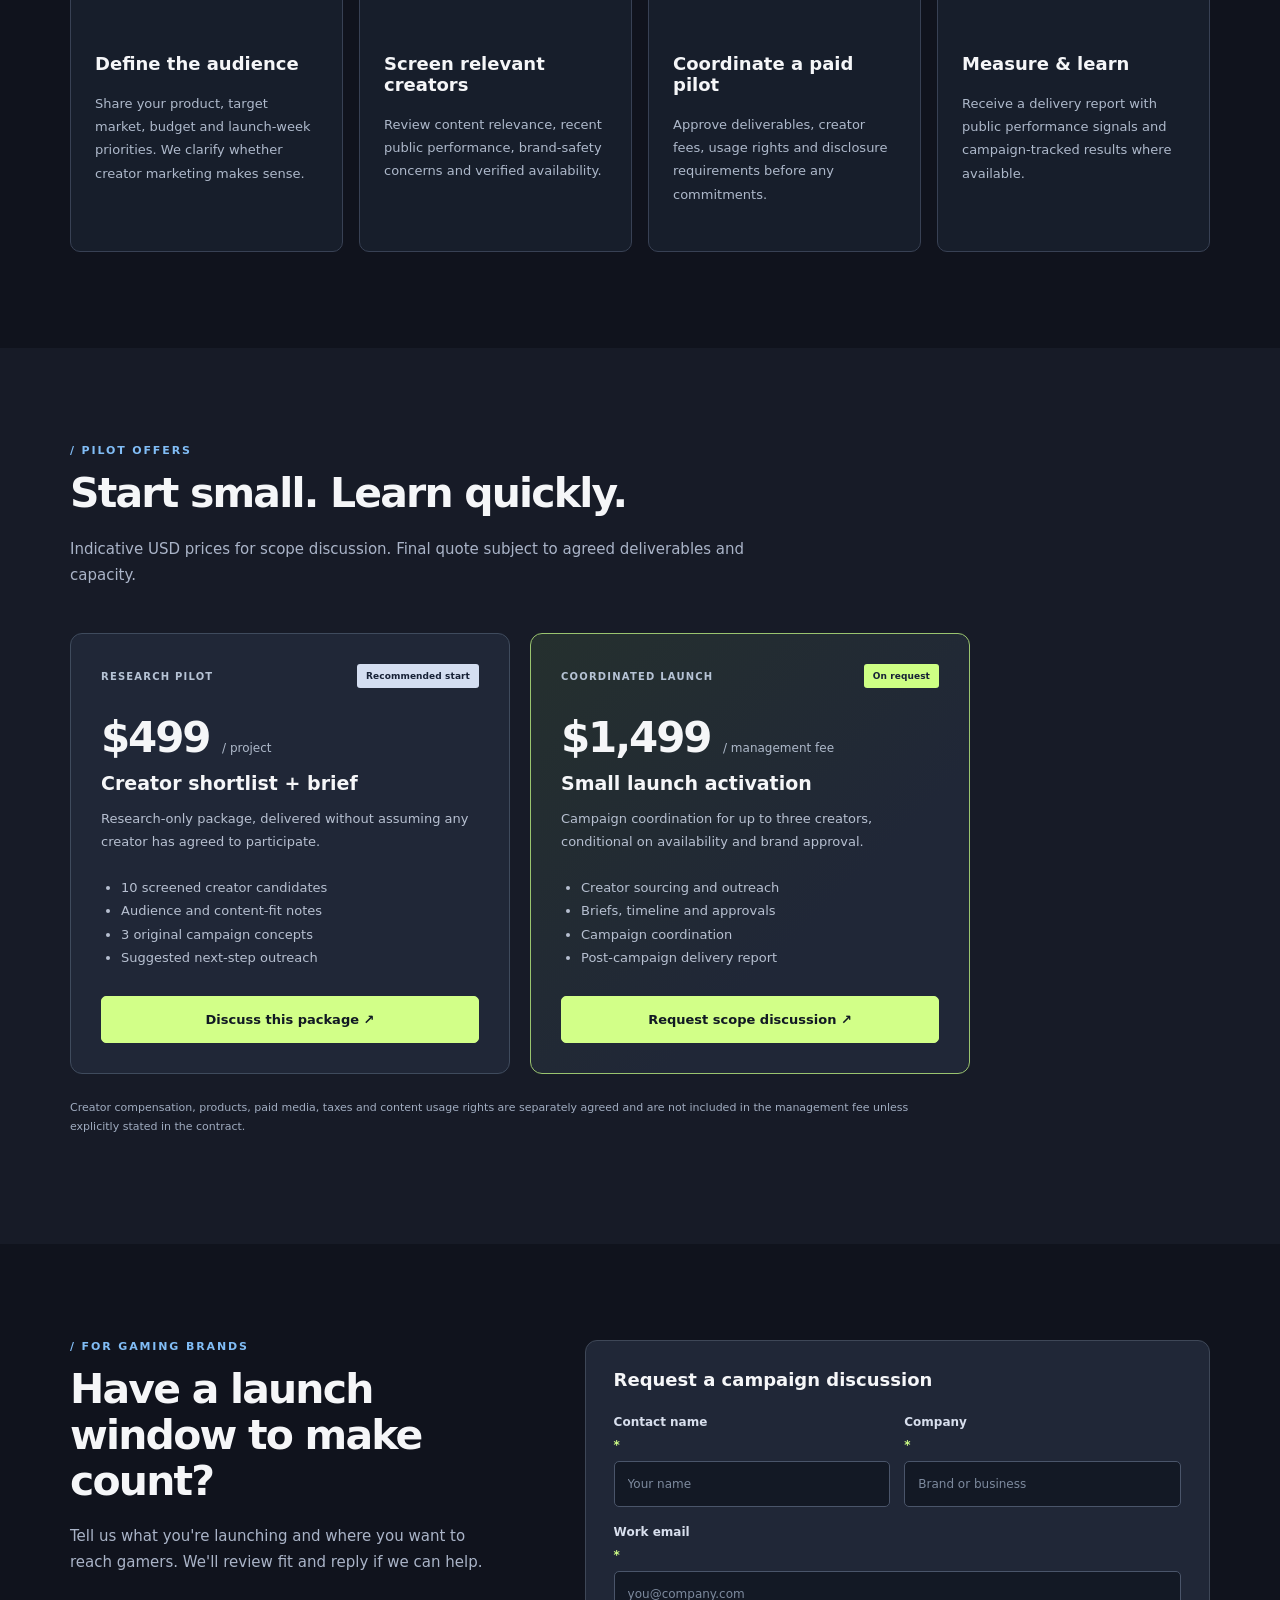
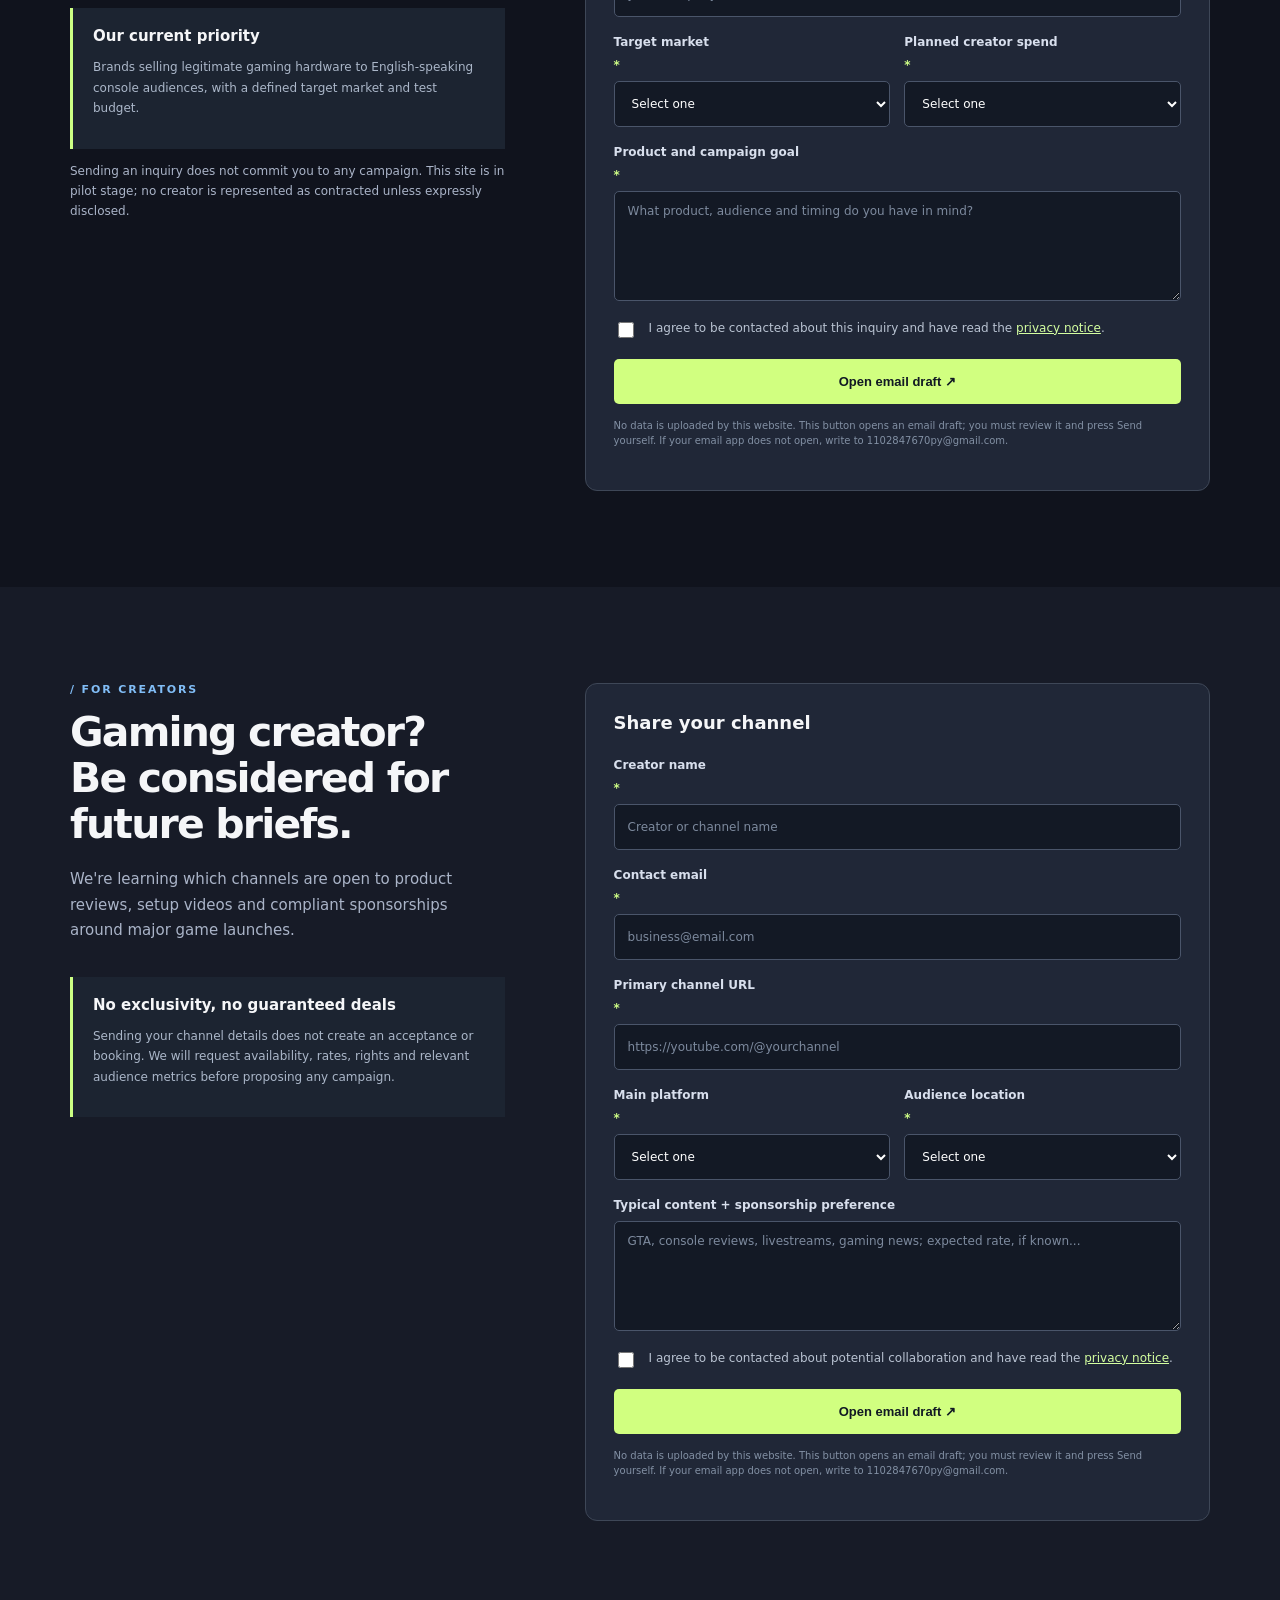
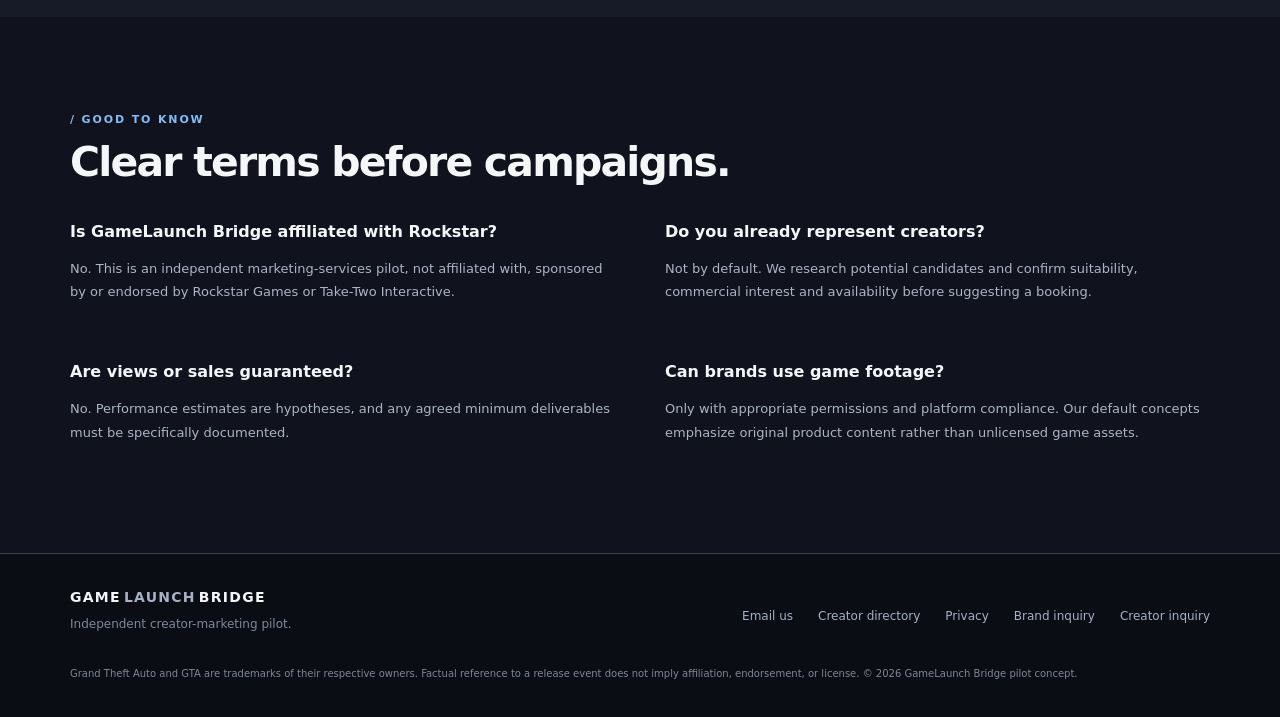
==== commit 483e2703: "Make Creator Discovery the primary homepage action" ====
--- a/index.html
+++ b/index.html
@@ -9,15 +9,15 @@
 <meta content="noindex,nofollow" name="robots"/>
 </head><body>
 <a class="skip" href="#main">Skip to content</a>
-<header class="header"><div class="shell headerinner"><a class="wordmark" href="#top"><span class="logo">G<span class="star">✦</span></span> GAME<span class="dim">LAUNCH</span> <span class="subword">BRIDGE</span></a><nav aria-label="Main navigation"><a href="#how">How it works</a><a href="#offers">Pilot offers</a><a href="#brands">For brands</a><a href="#creators">For creators</a></nav><a class="navcta" href="#brands">Discuss a pilot <span aria-hidden="true">↗</span></a></div></header>
+<header class="header"><div class="shell headerinner"><a class="wordmark" href="#top"><span class="logo">G<span class="star">✦</span></span> GAME<span class="dim">LAUNCH</span> <span class="subword">BRIDGE</span></a><nav aria-label="Main navigation"><a href="discover.html">Discover creators</a><a href="#how">How it works</a><a href="#offers">Pilot offers</a><a href="#brands">For brands</a><a href="#creators">For creators</a></nav><a class="navcta" href="discover.html">Explore directory <span aria-hidden="true">↗</span></a></div></header>
 <main id="main">
-<section class="hero" id="top"><div class="glow glow1"></div><div class="glow glow2"></div><div class="shell herogrid"><div><div class="eyebrow"><span class="live"></span> INDEPENDENT PILOT · Q4 2026</div><h1>Major game launches.<br/><em>Meaningful brand reach.</em></h1><p class="lede">Creator-led campaign planning for gaming accessory brands. We research relevant gaming channels, coordinate potential partnerships, and help turn release-week attention into measurable marketing activity.</p><div class="heroactions"><a class="btn primary" href="#brands">Request a campaign brief <span aria-hidden="true">↗</span></a><a class="btn secondary" href="#creators">I'm a creator <span aria-hidden="true">→</span></a></div><div class="fineprint">Independent service · No guaranteed reach or sales · Partnerships subject to creator approval</div></div><div aria-label="Illustration of brands and creators connected around a game launch" class="heroart" role="img"><div class="arttitle">RELEASE MOMENT / 01</div><div class="orbit orbit1"></div><div class="orbit orbit2"></div><div class="central">THE<br/>LAUNCH<br/><small>MOMENT</small></div><div class="floatcard floatbrand"><span>01 / BRANDS</span><strong>Right products.</strong><small>Real campaign goals</small></div><div class="floatcard floatcreator"><span>02 / CREATORS</span><strong>Right audiences.</strong><small>Verified fit first</small></div><div class="artfoot">CAMPAIGN PLANNING, NOT A PROMISE OF RESULTS</div></div></div></section>
+<section class="hero" id="top"><div class="glow glow1"></div><div class="glow glow2"></div><div class="shell herogrid"><div><div class="eyebrow"><span class="live"></span> INDEPENDENT PILOT · Q4 2026</div><h1>Major game launches.<br/><em>Meaningful brand reach.</em></h1><p class="lede">Browse a curated creator research directory, filter relevant gaming channels, build a shortlist and request a transparent outreach brief. Built for console-gaming brands exploring major release windows.</p><div class="heroactions"><a class="btn primary" href="discover.html">Discover 12 public creators <span aria-hidden="true">↗</span></a><a class="btn secondary" href="#brands">Request a campaign brief <span aria-hidden="true">→</span></a></div><div class="fineprint">Independent service · No guaranteed reach or sales · Partnerships subject to creator approval</div></div><div aria-label="Illustration of brands and creators connected around a game launch" class="heroart" role="img"><div class="arttitle">RELEASE MOMENT / 01</div><div class="orbit orbit1"></div><div class="orbit orbit2"></div><div class="central">THE<br/>LAUNCH<br/><small>MOMENT</small></div><div class="floatcard floatbrand"><span>01 / BRANDS</span><strong>Right products.</strong><small>Real campaign goals</small></div><div class="floatcard floatcreator"><span>02 / CREATORS</span><strong>Right audiences.</strong><small>Verified fit first</small></div><div class="artfoot">CAMPAIGN PLANNING, NOT A PROMISE OF RESULTS</div></div></div></section>
 <section class="context"><div class="shell contextinner"><div class="contextlead"><span class="tiny">INITIAL MARKET FOCUS</span><strong>GTA VI launch window</strong><p>We are exploring opportunities around the officially announced November 19, 2026 release on PS5 and Xbox Series X|S.</p></div><div class="contextdivider"></div><div class="contextlead"><span class="tiny">BEST-FIT CATEGORIES</span><strong>Console-first products</strong><p>Controllers, headsets, capture equipment, microphones and relevant gaming accessories.</p></div><div class="contextdivider"></div><div class="contextlead"><span class="tiny">COMMERCIAL MODEL</span><strong>Pilot-first delivery</strong><p>Start with research and a small test. No invented creator partnerships, no guaranteed views.</p></div></div></section>
-<section class="section" id="how"><div class="shell"><div class="sectionhead"><div class="eyebrow plain">/ THE PROCESS</div><h2>A lean campaign from brief to report.</h2><p>Designed to prove commercial fit before anyone commits to a large creator budget.</p></div><div class="steps"><div class="step"><span class="num">01</span><h3>Define the audience</h3><p>Share your product, target market, budget and launch-week priorities. We clarify whether creator marketing makes sense.</p></div><div class="step"><span class="num">02</span><h3>Screen relevant creators</h3><p>Review content relevance, recent public performance, brand-safety concerns and verified availability.</p></div><div class="step"><span class="num">03</span><h3>Coordinate a paid pilot</h3><p>Approve deliverables, creator fees, usage rights and disclosure requirements before any commitments.</p></div><div class="step"><span class="num">04</span><h3>Measure &amp; learn</h3><p>Receive a delivery report with public performance signals and campaign-tracked results where available.</p></div></div></div></section>
+<section class="section" id="discover-feature" style="padding:70px 0 30px;background:#121925"><div class="shell" style="display:grid;grid-template-columns:1fr .8fr;gap:32px;align-items:center"><div><div class="eyebrow plain">/ INTERACTIVE CREATOR DISCOVERY</div><h2>Do the research. Build the shortlist.</h2><p style="color:#b2c0d2;line-height:1.8;font-size:14px;max-width:590px">The first interactive tool is available: searchable public creator profiles, focus and language filters, saved candidates, a downloadable shortlist and a campaign inquiry draft.</p><a class="btn primary" href="discover.html">Open Creator Discovery ↗</a></div><div style="background:#1e2936;border:1px solid #506073;border-radius:13px;padding:23px"><div style="color:#caff7f;letter-spacing:.17em;font-size:11px;font-weight:800">DISCOVER / RESEARCH BETA</div><div style="font-size:38px;font-weight:900;margin:15px 0 4px">12 <span style="font-size:14px;color:#a2b4c7;font-weight:500">public-channel candidates</span></div><div style="color:#a7b4c3;font-size:12px;line-height:1.7">Search · Filters · Details · Saved creators · CSV · Email brief</div><div style="border-top:1px solid #354759;margin-top:20px;padding-top:16px;color:#9bb5af;font-size:11px">Research listings only. No confirmed roster, rates or availability.</div></div></div></section><section class="section" id="how"><div class="shell"><div class="sectionhead"><div class="eyebrow plain">/ THE PROCESS</div><h2>A lean campaign from brief to report.</h2><p>Designed to prove commercial fit before anyone commits to a large creator budget.</p></div><div class="steps"><div class="step"><span class="num">01</span><h3>Define the audience</h3><p>Share your product, target market, budget and launch-week priorities. We clarify whether creator marketing makes sense.</p></div><div class="step"><span class="num">02</span><h3>Screen relevant creators</h3><p>Review content relevance, recent public performance, brand-safety concerns and verified availability.</p></div><div class="step"><span class="num">03</span><h3>Coordinate a paid pilot</h3><p>Approve deliverables, creator fees, usage rights and disclosure requirements before any commitments.</p></div><div class="step"><span class="num">04</span><h3>Measure &amp; learn</h3><p>Receive a delivery report with public performance signals and campaign-tracked results where available.</p></div></div></div></section>
 <section class="section darkpanel" id="offers"><div class="shell"><div class="sectionhead"><div class="eyebrow plain">/ PILOT OFFERS</div><h2>Start small. Learn quickly.</h2><p>Indicative USD prices for scope discussion. Final quote subject to agreed deliverables and capacity.</p></div><div class="plans"><article class="plan"><div class="plantop"><span>RESEARCH PILOT</span><span class="tag">Recommended start</span></div><div class="price">$499 <small>/ project</small></div><h3>Creator shortlist + brief</h3><p>Research-only package, delivered without assuming any creator has agreed to participate.</p><ul><li>10 screened creator candidates</li><li>Audience and content-fit notes</li><li>3 original campaign concepts</li><li>Suggested next-step outreach</li></ul><a class="btn planbtn" href="#brands">Discuss this package ↗</a></article><article class="plan featured"><div class="plantop"><span>COORDINATED LAUNCH</span><span class="tag green">On request</span></div><div class="price">$1,499 <small>/ management fee</small></div><h3>Small launch activation</h3><p>Campaign coordination for up to three creators, conditional on availability and brand approval.</p><ul><li>Creator sourcing and outreach</li><li>Briefs, timeline and approvals</li><li>Campaign coordination</li><li>Post-campaign delivery report</li></ul><a class="btn planbtn" href="#brands">Request scope discussion ↗</a></article></div><p class="pricingnote">Creator compensation, products, paid media, taxes and content usage rights are separately agreed and are not included in the management fee unless explicitly stated in the contract.</p></div></section>
 <section class="section formssection" id="brands"><div class="shell formgrid"><div><div class="eyebrow plain">/ FOR GAMING BRANDS</div><h2>Have a launch window to make count?</h2><p>Tell us what you're launching and where you want to reach gamers. We'll review fit and reply if we can help.</p><div class="note"><strong>Our current priority</strong><p>Brands selling legitimate gaming hardware to English-speaking console audiences, with a defined target market and test budget.</p></div><p class="aside">Sending an inquiry does not commit you to any campaign. This site is in pilot stage; no creator is represented as contracted unless expressly disclosed.</p></div><form action="mailto:1102847670py@gmail.com" class="formcard" data-delivery="email-draft" method="post" enctype="text/plain" name="brands"><div class="formtitle">Request a campaign discussion</div><div class="fieldrow"><label>Contact name <span>*</span><input autocomplete="name" maxlength="120" name="contact_name" placeholder="Your name" required=""/></label><label>Company <span>*</span><input autocomplete="organization" maxlength="120" name="company" placeholder="Brand or business" required=""/></label></div><label>Work email <span>*</span><input autocomplete="email" maxlength="254" name="email" placeholder="you@company.com" required="" type="email"/></label><div class="fieldrow"><label>Target market <span>*</span><select name="market" required=""><option value="">Select one</option><option>United States</option><option>United Kingdom</option><option>North America</option><option>Europe</option><option>Other / multiple</option></select></label><label>Planned creator spend <span>*</span><select name="budget" required=""><option value="">Select one</option><option>Under $1,000</option><option>$1,000–$3,000</option><option>$3,000–$10,000</option><option>$10,000+</option><option>Not decided</option></select></label></div><label>Product and campaign goal <span>*</span><textarea maxlength="1800" name="brief" placeholder="What product, audience and timing do you have in mind?" required=""></textarea></label><label class="consent"><input name="consent" required="" type="checkbox" value="yes"/><span>I agree to be contacted about this inquiry and have read the <a href="privacy.html">privacy notice</a>.</span></label><button class="btn primary submit" type="submit">Open email draft ↗</button><p class="formfine">No data is uploaded by this website. This button opens an email draft; you must review it and press Send yourself. If your email app does not open, write to <a href="mailto:1102847670py@gmail.com">1102847670py@gmail.com</a>.</p></form></div></section>
 <section class="section creatorssection" id="creators"><div class="shell formgrid"><div><div class="eyebrow plain">/ FOR CREATORS</div><h2>Gaming creator?<br/>Be considered for future briefs.</h2><p>We're learning which channels are open to product reviews, setup videos and compliant sponsorships around major game launches.</p><div class="note"><strong>No exclusivity, no guaranteed deals</strong><p>Sending your channel details does not create an acceptance or booking. We will request availability, rates, rights and relevant audience metrics before proposing any campaign.</p></div></div><form action="mailto:1102847670py@gmail.com" class="formcard" data-delivery="email-draft" method="post" enctype="text/plain" name="creators"><div class="formtitle">Share your channel</div><label>Creator name <span>*</span><input maxlength="120" name="creator_name" placeholder="Creator or channel name" required=""/></label><label>Contact email <span>*</span><input maxlength="254" name="email" placeholder="business@email.com" required="" type="email"/></label><label>Primary channel URL <span>*</span><input maxlength="500" name="channel_url" placeholder="https://youtube.com/@yourchannel" required="" type="url"/></label><div class="fieldrow"><label>Main platform <span>*</span><select name="platform" required=""><option value="">Select one</option><option>YouTube</option><option>TikTok</option><option>Twitch</option><option>Instagram</option><option>Other</option></select></label><label>Audience location <span>*</span><select name="audience" required=""><option value="">Select one</option><option>United States</option><option>United Kingdom</option><option>Europe</option><option>Global English-speaking</option><option>Other</option></select></label></div><label>Typical content + sponsorship preference<textarea maxlength="1500" name="details" placeholder="GTA, console reviews, livestreams, gaming news; expected rate, if known..."></textarea></label><label class="consent"><input name="consent" required="" type="checkbox" value="yes"/><span>I agree to be contacted about potential collaboration and have read the <a href="privacy.html">privacy notice</a>.</span></label><button class="btn primary submit" type="submit">Open email draft ↗</button><p class="formfine">No data is uploaded by this website. This button opens an email draft; you must review it and press Send yourself. If your email app does not open, write to <a href="mailto:1102847670py@gmail.com">1102847670py@gmail.com</a>.</p></form></div></section>
 <section class="section faq" id="faq"><div class="shell"><div class="eyebrow plain">/ GOOD TO KNOW</div><h2>Clear terms before campaigns.</h2><div class="faqgrid"><div><h3>Is GameLaunch Bridge affiliated with Rockstar?</h3><p>No. This is an independent marketing-services pilot, not affiliated with, sponsored by or endorsed by Rockstar Games or Take-Two Interactive.</p></div><div><h3>Do you already represent creators?</h3><p>Not by default. We research potential candidates and confirm suitability, commercial interest and availability before suggesting a booking.</p></div><div><h3>Are views or sales guaranteed?</h3><p>No. Performance estimates are hypotheses, and any agreed minimum deliverables must be specifically documented.</p></div><div><h3>Can brands use game footage?</h3><p>Only with appropriate permissions and platform compliance. Our default concepts emphasize original product content rather than unlicensed game assets.</p></div></div></div></section>
-</main><footer class="footer"><div class="shell footerinner"><div><a class="wordmark" href="#top">GAME<span class="dim">LAUNCH</span> BRIDGE</a><p>Independent creator-marketing pilot.</p></div><div class="footerlinks"><a href="mailto:1102847670py@gmail.com">Email us</a><a href="privacy.html">Privacy</a><a href="#brands">Brand inquiry</a><a href="#creators">Creator inquiry</a></div></div><div class="shell legal">Grand Theft Auto and GTA are trademarks of their respective owners. Factual reference to a release event does not imply affiliation, endorsement, or license. © 2026 GameLaunch Bridge pilot concept.</div></footer>
+</main><footer class="footer"><div class="shell footerinner"><div><a class="wordmark" href="#top">GAME<span class="dim">LAUNCH</span> BRIDGE</a><p>Independent creator-marketing pilot.</p></div><div class="footerlinks"><a href="mailto:1102847670py@gmail.com">Email us</a><a href="discover.html">Creator directory</a><a href="privacy.html">Privacy</a><a href="#brands">Brand inquiry</a><a href="#creators">Creator inquiry</a></div></div><div class="shell legal">Grand Theft Auto and GTA are trademarks of their respective owners. Factual reference to a release event does not imply affiliation, endorsement, or license. © 2026 GameLaunch Bridge pilot concept.</div></footer>
 <script defer src="main.js"></script>
 </body></html>
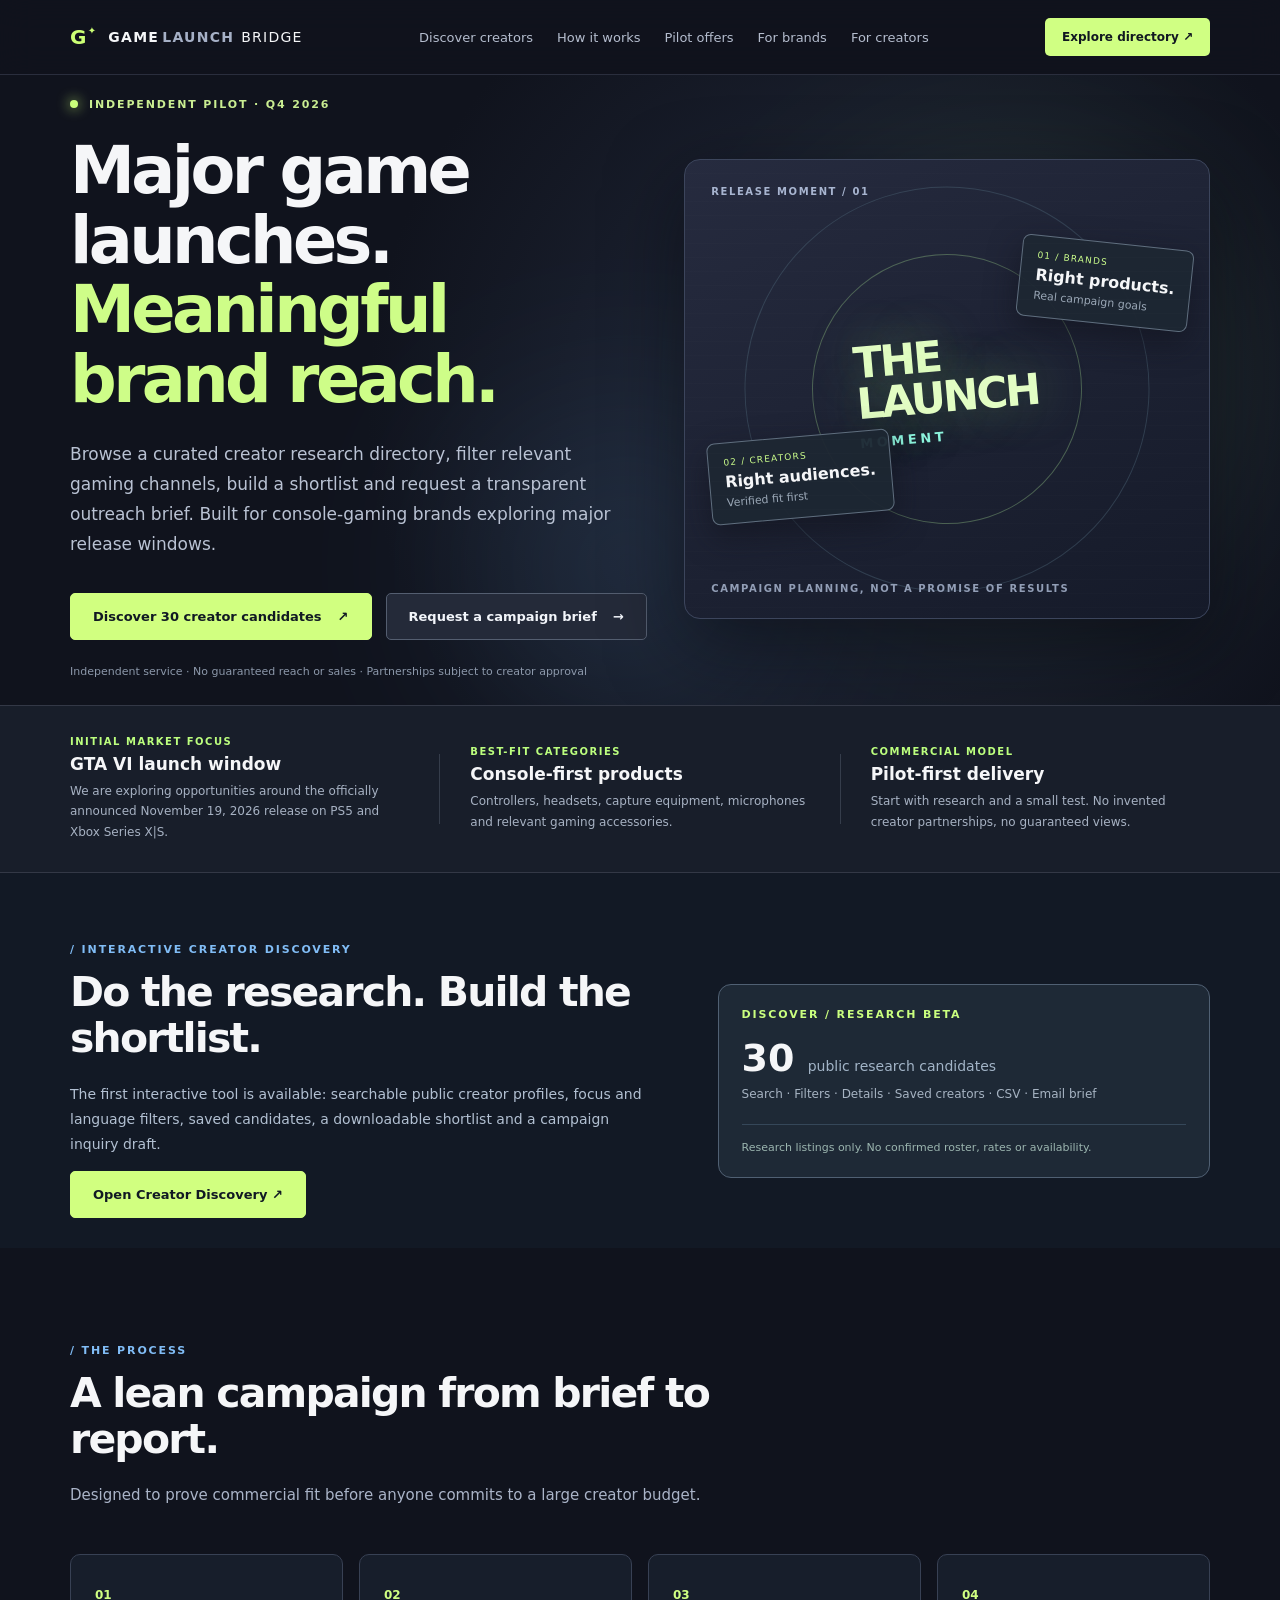
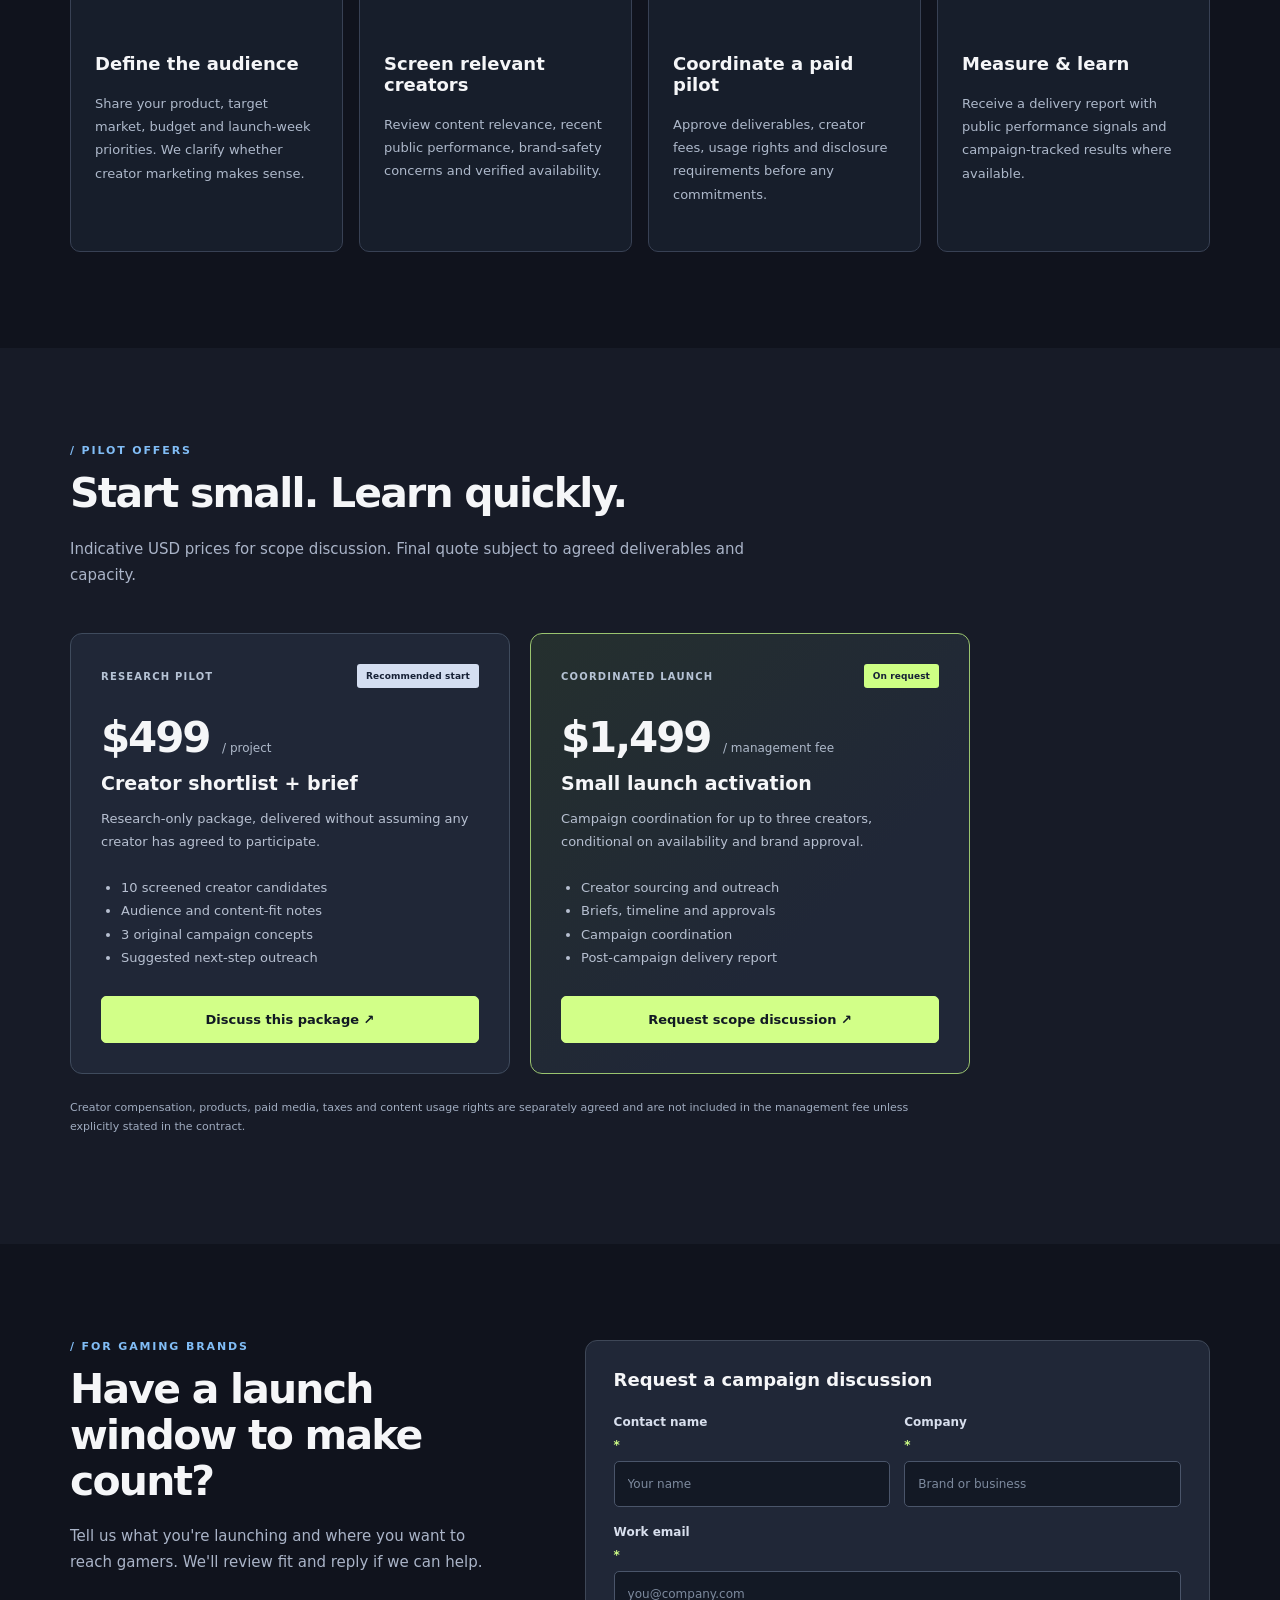
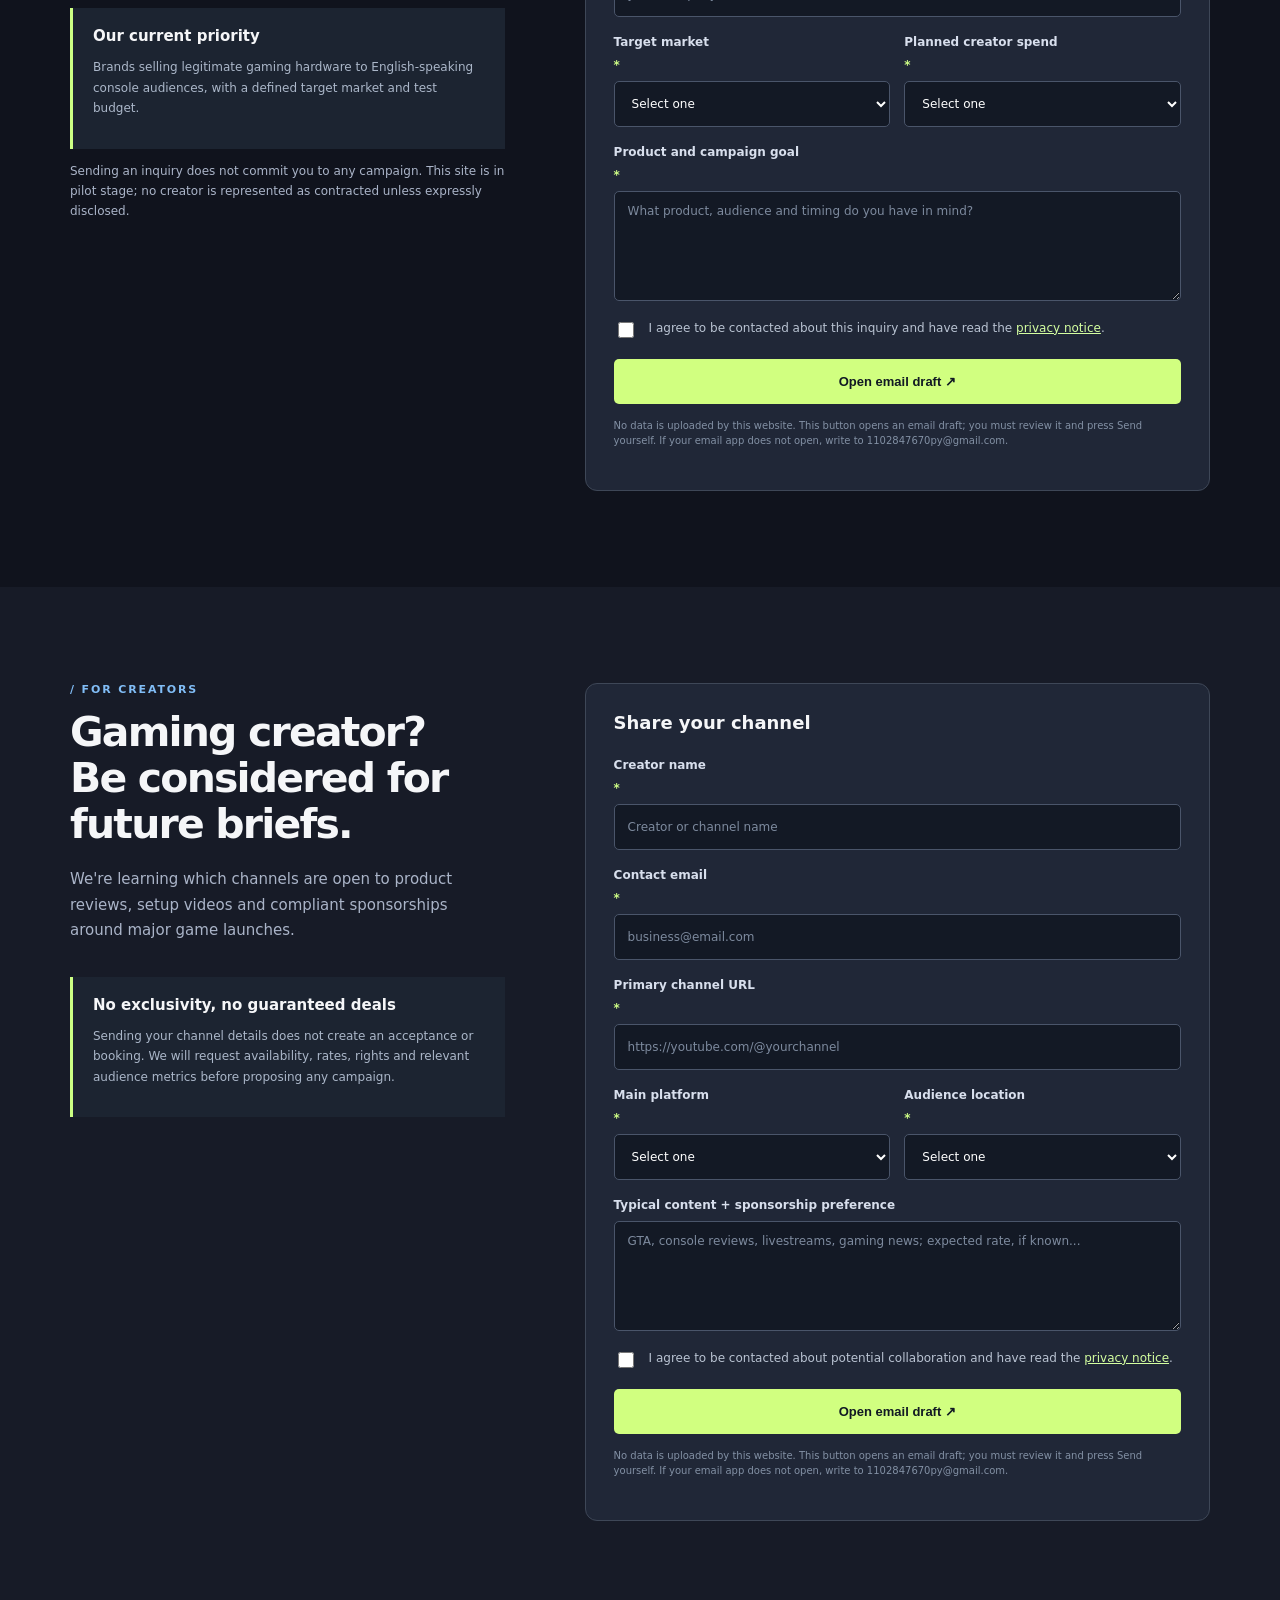
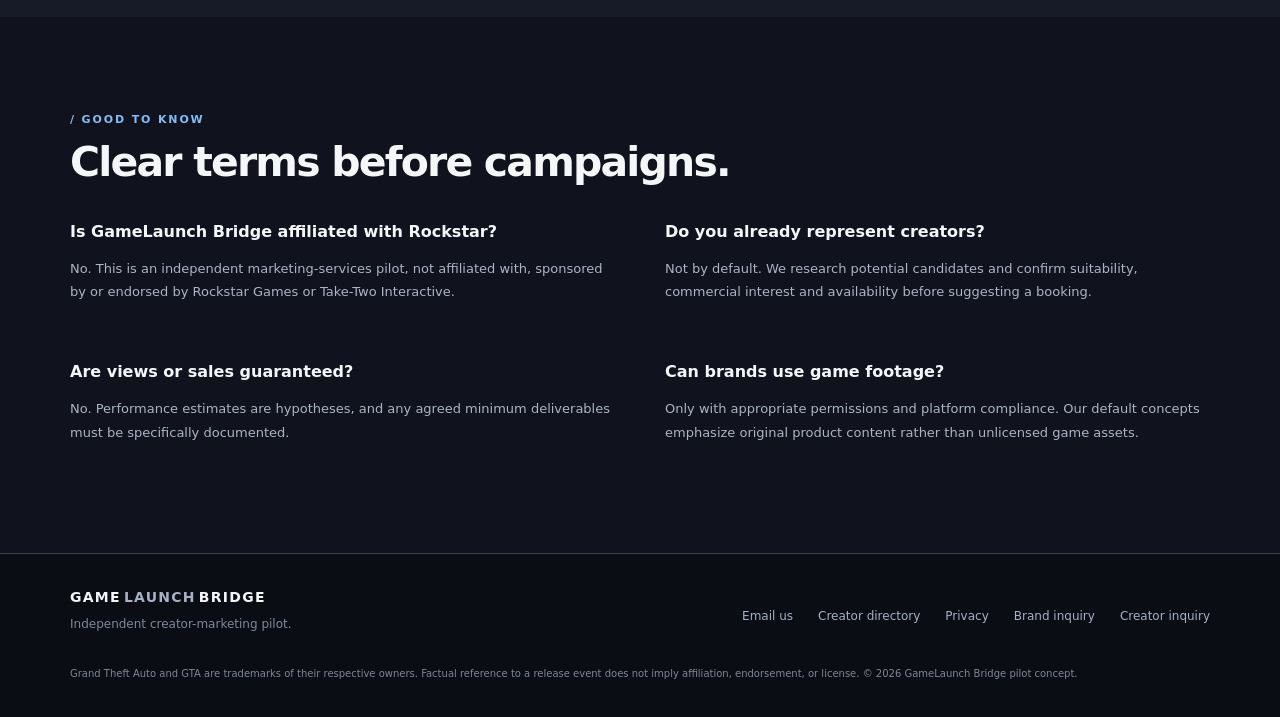
==== commit 0c5ece40: "Update discovery UI for 30 mixed-source creator candidates" ====
--- a/index.html
+++ b/index.html
@@ -11,9 +11,9 @@
 <a class="skip" href="#main">Skip to content</a>
 <header class="header"><div class="shell headerinner"><a class="wordmark" href="#top"><span class="logo">G<span class="star">✦</span></span> GAME<span class="dim">LAUNCH</span> <span class="subword">BRIDGE</span></a><nav aria-label="Main navigation"><a href="discover.html">Discover creators</a><a href="#how">How it works</a><a href="#offers">Pilot offers</a><a href="#brands">For brands</a><a href="#creators">For creators</a></nav><a class="navcta" href="discover.html">Explore directory <span aria-hidden="true">↗</span></a></div></header>
 <main id="main">
-<section class="hero" id="top"><div class="glow glow1"></div><div class="glow glow2"></div><div class="shell herogrid"><div><div class="eyebrow"><span class="live"></span> INDEPENDENT PILOT · Q4 2026</div><h1>Major game launches.<br/><em>Meaningful brand reach.</em></h1><p class="lede">Browse a curated creator research directory, filter relevant gaming channels, build a shortlist and request a transparent outreach brief. Built for console-gaming brands exploring major release windows.</p><div class="heroactions"><a class="btn primary" href="discover.html">Discover 12 public creators <span aria-hidden="true">↗</span></a><a class="btn secondary" href="#brands">Request a campaign brief <span aria-hidden="true">→</span></a></div><div class="fineprint">Independent service · No guaranteed reach or sales · Partnerships subject to creator approval</div></div><div aria-label="Illustration of brands and creators connected around a game launch" class="heroart" role="img"><div class="arttitle">RELEASE MOMENT / 01</div><div class="orbit orbit1"></div><div class="orbit orbit2"></div><div class="central">THE<br/>LAUNCH<br/><small>MOMENT</small></div><div class="floatcard floatbrand"><span>01 / BRANDS</span><strong>Right products.</strong><small>Real campaign goals</small></div><div class="floatcard floatcreator"><span>02 / CREATORS</span><strong>Right audiences.</strong><small>Verified fit first</small></div><div class="artfoot">CAMPAIGN PLANNING, NOT A PROMISE OF RESULTS</div></div></div></section>
+<section class="hero" id="top"><div class="glow glow1"></div><div class="glow glow2"></div><div class="shell herogrid"><div><div class="eyebrow"><span class="live"></span> INDEPENDENT PILOT · Q4 2026</div><h1>Major game launches.<br/><em>Meaningful brand reach.</em></h1><p class="lede">Browse a curated creator research directory, filter relevant gaming channels, build a shortlist and request a transparent outreach brief. Built for console-gaming brands exploring major release windows.</p><div class="heroactions"><a class="btn primary" href="discover.html">Discover 30 creator candidates <span aria-hidden="true">↗</span></a><a class="btn secondary" href="#brands">Request a campaign brief <span aria-hidden="true">→</span></a></div><div class="fineprint">Independent service · No guaranteed reach or sales · Partnerships subject to creator approval</div></div><div aria-label="Illustration of brands and creators connected around a game launch" class="heroart" role="img"><div class="arttitle">RELEASE MOMENT / 01</div><div class="orbit orbit1"></div><div class="orbit orbit2"></div><div class="central">THE<br/>LAUNCH<br/><small>MOMENT</small></div><div class="floatcard floatbrand"><span>01 / BRANDS</span><strong>Right products.</strong><small>Real campaign goals</small></div><div class="floatcard floatcreator"><span>02 / CREATORS</span><strong>Right audiences.</strong><small>Verified fit first</small></div><div class="artfoot">CAMPAIGN PLANNING, NOT A PROMISE OF RESULTS</div></div></div></section>
 <section class="context"><div class="shell contextinner"><div class="contextlead"><span class="tiny">INITIAL MARKET FOCUS</span><strong>GTA VI launch window</strong><p>We are exploring opportunities around the officially announced November 19, 2026 release on PS5 and Xbox Series X|S.</p></div><div class="contextdivider"></div><div class="contextlead"><span class="tiny">BEST-FIT CATEGORIES</span><strong>Console-first products</strong><p>Controllers, headsets, capture equipment, microphones and relevant gaming accessories.</p></div><div class="contextdivider"></div><div class="contextlead"><span class="tiny">COMMERCIAL MODEL</span><strong>Pilot-first delivery</strong><p>Start with research and a small test. No invented creator partnerships, no guaranteed views.</p></div></div></section>
-<section class="section" id="discover-feature" style="padding:70px 0 30px;background:#121925"><div class="shell" style="display:grid;grid-template-columns:1fr .8fr;gap:32px;align-items:center"><div><div class="eyebrow plain">/ INTERACTIVE CREATOR DISCOVERY</div><h2>Do the research. Build the shortlist.</h2><p style="color:#b2c0d2;line-height:1.8;font-size:14px;max-width:590px">The first interactive tool is available: searchable public creator profiles, focus and language filters, saved candidates, a downloadable shortlist and a campaign inquiry draft.</p><a class="btn primary" href="discover.html">Open Creator Discovery ↗</a></div><div style="background:#1e2936;border:1px solid #506073;border-radius:13px;padding:23px"><div style="color:#caff7f;letter-spacing:.17em;font-size:11px;font-weight:800">DISCOVER / RESEARCH BETA</div><div style="font-size:38px;font-weight:900;margin:15px 0 4px">12 <span style="font-size:14px;color:#a2b4c7;font-weight:500">public-channel candidates</span></div><div style="color:#a7b4c3;font-size:12px;line-height:1.7">Search · Filters · Details · Saved creators · CSV · Email brief</div><div style="border-top:1px solid #354759;margin-top:20px;padding-top:16px;color:#9bb5af;font-size:11px">Research listings only. No confirmed roster, rates or availability.</div></div></div></section><section class="section" id="how"><div class="shell"><div class="sectionhead"><div class="eyebrow plain">/ THE PROCESS</div><h2>A lean campaign from brief to report.</h2><p>Designed to prove commercial fit before anyone commits to a large creator budget.</p></div><div class="steps"><div class="step"><span class="num">01</span><h3>Define the audience</h3><p>Share your product, target market, budget and launch-week priorities. We clarify whether creator marketing makes sense.</p></div><div class="step"><span class="num">02</span><h3>Screen relevant creators</h3><p>Review content relevance, recent public performance, brand-safety concerns and verified availability.</p></div><div class="step"><span class="num">03</span><h3>Coordinate a paid pilot</h3><p>Approve deliverables, creator fees, usage rights and disclosure requirements before any commitments.</p></div><div class="step"><span class="num">04</span><h3>Measure &amp; learn</h3><p>Receive a delivery report with public performance signals and campaign-tracked results where available.</p></div></div></div></section>
+<section class="section" id="discover-feature" style="padding:70px 0 30px;background:#121925"><div class="shell" style="display:grid;grid-template-columns:1fr .8fr;gap:32px;align-items:center"><div><div class="eyebrow plain">/ INTERACTIVE CREATOR DISCOVERY</div><h2>Do the research. Build the shortlist.</h2><p style="color:#b2c0d2;line-height:1.8;font-size:14px;max-width:590px">The first interactive tool is available: searchable public creator profiles, focus and language filters, saved candidates, a downloadable shortlist and a campaign inquiry draft.</p><a class="btn primary" href="discover.html">Open Creator Discovery ↗</a></div><div style="background:#1e2936;border:1px solid #506073;border-radius:13px;padding:23px"><div style="color:#caff7f;letter-spacing:.17em;font-size:11px;font-weight:800">DISCOVER / RESEARCH BETA</div><div style="font-size:38px;font-weight:900;margin:15px 0 4px">30 <span style="font-size:14px;color:#a2b4c7;font-weight:500">public research candidates</span></div><div style="color:#a7b4c3;font-size:12px;line-height:1.7">Search · Filters · Details · Saved creators · CSV · Email brief</div><div style="border-top:1px solid #354759;margin-top:20px;padding-top:16px;color:#9bb5af;font-size:11px">Research listings only. No confirmed roster, rates or availability.</div></div></div></section><section class="section" id="how"><div class="shell"><div class="sectionhead"><div class="eyebrow plain">/ THE PROCESS</div><h2>A lean campaign from brief to report.</h2><p>Designed to prove commercial fit before anyone commits to a large creator budget.</p></div><div class="steps"><div class="step"><span class="num">01</span><h3>Define the audience</h3><p>Share your product, target market, budget and launch-week priorities. We clarify whether creator marketing makes sense.</p></div><div class="step"><span class="num">02</span><h3>Screen relevant creators</h3><p>Review content relevance, recent public performance, brand-safety concerns and verified availability.</p></div><div class="step"><span class="num">03</span><h3>Coordinate a paid pilot</h3><p>Approve deliverables, creator fees, usage rights and disclosure requirements before any commitments.</p></div><div class="step"><span class="num">04</span><h3>Measure &amp; learn</h3><p>Receive a delivery report with public performance signals and campaign-tracked results where available.</p></div></div></div></section>
 <section class="section darkpanel" id="offers"><div class="shell"><div class="sectionhead"><div class="eyebrow plain">/ PILOT OFFERS</div><h2>Start small. Learn quickly.</h2><p>Indicative USD prices for scope discussion. Final quote subject to agreed deliverables and capacity.</p></div><div class="plans"><article class="plan"><div class="plantop"><span>RESEARCH PILOT</span><span class="tag">Recommended start</span></div><div class="price">$499 <small>/ project</small></div><h3>Creator shortlist + brief</h3><p>Research-only package, delivered without assuming any creator has agreed to participate.</p><ul><li>10 screened creator candidates</li><li>Audience and content-fit notes</li><li>3 original campaign concepts</li><li>Suggested next-step outreach</li></ul><a class="btn planbtn" href="#brands">Discuss this package ↗</a></article><article class="plan featured"><div class="plantop"><span>COORDINATED LAUNCH</span><span class="tag green">On request</span></div><div class="price">$1,499 <small>/ management fee</small></div><h3>Small launch activation</h3><p>Campaign coordination for up to three creators, conditional on availability and brand approval.</p><ul><li>Creator sourcing and outreach</li><li>Briefs, timeline and approvals</li><li>Campaign coordination</li><li>Post-campaign delivery report</li></ul><a class="btn planbtn" href="#brands">Request scope discussion ↗</a></article></div><p class="pricingnote">Creator compensation, products, paid media, taxes and content usage rights are separately agreed and are not included in the management fee unless explicitly stated in the contract.</p></div></section>
 <section class="section formssection" id="brands"><div class="shell formgrid"><div><div class="eyebrow plain">/ FOR GAMING BRANDS</div><h2>Have a launch window to make count?</h2><p>Tell us what you're launching and where you want to reach gamers. We'll review fit and reply if we can help.</p><div class="note"><strong>Our current priority</strong><p>Brands selling legitimate gaming hardware to English-speaking console audiences, with a defined target market and test budget.</p></div><p class="aside">Sending an inquiry does not commit you to any campaign. This site is in pilot stage; no creator is represented as contracted unless expressly disclosed.</p></div><form action="mailto:1102847670py@gmail.com" class="formcard" data-delivery="email-draft" method="post" enctype="text/plain" name="brands"><div class="formtitle">Request a campaign discussion</div><div class="fieldrow"><label>Contact name <span>*</span><input autocomplete="name" maxlength="120" name="contact_name" placeholder="Your name" required=""/></label><label>Company <span>*</span><input autocomplete="organization" maxlength="120" name="company" placeholder="Brand or business" required=""/></label></div><label>Work email <span>*</span><input autocomplete="email" maxlength="254" name="email" placeholder="you@company.com" required="" type="email"/></label><div class="fieldrow"><label>Target market <span>*</span><select name="market" required=""><option value="">Select one</option><option>United States</option><option>United Kingdom</option><option>North America</option><option>Europe</option><option>Other / multiple</option></select></label><label>Planned creator spend <span>*</span><select name="budget" required=""><option value="">Select one</option><option>Under $1,000</option><option>$1,000–$3,000</option><option>$3,000–$10,000</option><option>$10,000+</option><option>Not decided</option></select></label></div><label>Product and campaign goal <span>*</span><textarea maxlength="1800" name="brief" placeholder="What product, audience and timing do you have in mind?" required=""></textarea></label><label class="consent"><input name="consent" required="" type="checkbox" value="yes"/><span>I agree to be contacted about this inquiry and have read the <a href="privacy.html">privacy notice</a>.</span></label><button class="btn primary submit" type="submit">Open email draft ↗</button><p class="formfine">No data is uploaded by this website. This button opens an email draft; you must review it and press Send yourself. If your email app does not open, write to <a href="mailto:1102847670py@gmail.com">1102847670py@gmail.com</a>.</p></form></div></section>
 <section class="section creatorssection" id="creators"><div class="shell formgrid"><div><div class="eyebrow plain">/ FOR CREATORS</div><h2>Gaming creator?<br/>Be considered for future briefs.</h2><p>We're learning which channels are open to product reviews, setup videos and compliant sponsorships around major game launches.</p><div class="note"><strong>No exclusivity, no guaranteed deals</strong><p>Sending your channel details does not create an acceptance or booking. We will request availability, rates, rights and relevant audience metrics before proposing any campaign.</p></div></div><form action="mailto:1102847670py@gmail.com" class="formcard" data-delivery="email-draft" method="post" enctype="text/plain" name="creators"><div class="formtitle">Share your channel</div><label>Creator name <span>*</span><input maxlength="120" name="creator_name" placeholder="Creator or channel name" required=""/></label><label>Contact email <span>*</span><input maxlength="254" name="email" placeholder="business@email.com" required="" type="email"/></label><label>Primary channel URL <span>*</span><input maxlength="500" name="channel_url" placeholder="https://youtube.com/@yourchannel" required="" type="url"/></label><div class="fieldrow"><label>Main platform <span>*</span><select name="platform" required=""><option value="">Select one</option><option>YouTube</option><option>TikTok</option><option>Twitch</option><option>Instagram</option><option>Other</option></select></label><label>Audience location <span>*</span><select name="audience" required=""><option value="">Select one</option><option>United States</option><option>United Kingdom</option><option>Europe</option><option>Global English-speaking</option><option>Other</option></select></label></div><label>Typical content + sponsorship preference<textarea maxlength="1500" name="details" placeholder="GTA, console reviews, livestreams, gaming news; expected rate, if known..."></textarea></label><label class="consent"><input name="consent" required="" type="checkbox" value="yes"/><span>I agree to be contacted about potential collaboration and have read the <a href="privacy.html">privacy notice</a>.</span></label><button class="btn primary submit" type="submit">Open email draft ↗</button><p class="formfine">No data is uploaded by this website. This button opens an email draft; you must review it and press Send yourself. If your email app does not open, write to <a href="mailto:1102847670py@gmail.com">1102847670py@gmail.com</a>.</p></form></div></section>
--- a/styles.css
+++ b/styles.css
@@ -1,2 +1,4 @@
 :root{font-family:Inter,ui-sans-serif,system-ui,-apple-system,"Segoe UI",sans-serif;color:#f5f6f8;background:#10131d;scroll-behavior:smooth}*{box-sizing:border-box}body{margin:0}a{color:inherit;text-decoration:none}a:hover{color:#cbff77}.shell{width:min(1140px,calc(100% - 44px));margin:auto}.skip{position:absolute;left:-9999px;top:6px;background:#ccff6c;color:#10131d;padding:10px;z-index:100}.skip:focus{left:6px}.header{position:sticky;top:0;z-index:20;background:rgba(16,19,29,.88);backdrop-filter:blur(16px);border-bottom:1px solid #2a2e3d}.headerinner{min-height:74px;display:flex;align-items:center;gap:34px;justify-content:space-between}.wordmark{font-size:14px;letter-spacing:.09em;font-weight:900;white-space:nowrap;display:flex;align-items:center;gap:3px}.logo{font-size:20px;color:#ccff75;margin-right:8px}.star{font-size:10px;vertical-align:top}.dim{color:#a6b0c6}.subword{font-weight:500;margin-left:4px}nav{display:flex;gap:24px;font-size:13px;color:#b5bdce}nav a:hover,.footerlinks a:hover{color:#cfff7d}.navcta{font-size:12px;color:#111821;background:#d0ff83;padding:12px 17px;border-radius:5px;font-weight:800;white-space:nowrap}.navcta:hover{color:#111821;background:#fff}.hero{min-height:630px;overflow:hidden;position:relative;background:radial-gradient(circle at 68% 53%,#222a3c 0%,#10131d 54%)}.herogrid{min-height:628px;display:grid;grid-template-columns:1fr .9fr;align-items:center;gap:30px;position:relative;z-index:1}.eyebrow{font-size:11px;font-weight:800;letter-spacing:.17em;color:#caee92;display:flex;align-items:center;gap:11px}.live{width:8px;height:8px;background:#cafe7b;border-radius:50%;box-shadow:0 0 13px #c8ff74}.hero h1{font-weight:850;font-size:clamp(43px,5.1vw,70px);line-height:1.07;letter-spacing:-.055em;max-width:680px;margin:25px 0}.hero h1 em{color:#cefd88;font-style:normal}.lede{font-size:17px;line-height:1.76;max-width:550px;color:#b9c2d3}.heroactions{display:flex;gap:14px;flex-wrap:wrap;margin:33px 0 23px}.btn{display:inline-flex;align-items:center;justify-content:center;gap:16px;padding:15px 22px;border-radius:5px;font-weight:800;font-size:13px;border:1px solid #545e70;cursor:pointer;transition:transform .15s,background .15s}.btn:hover{transform:translateY(-2px)}.primary{background:#d1ff80;color:#111923;border-color:#d1ff80}.primary:hover{background:#e7ffae;color:#111923}.secondary{color:#f2f5fa;background:#242a39}.secondary:hover{color:#fff;background:#333c4e}.fineprint{font-size:11px;color:#8c98aa;line-height:1.6}.heroart{height:460px;position:relative;background:linear-gradient(152deg,#262b3f,#151a29);border:1px solid #3c455c;border-radius:16px;overflow:hidden;box-shadow:0 25px 75px #06070d88}.heroart:after{content:"";position:absolute;inset:0;background:repeating-linear-gradient(to bottom,transparent 0 13px,#ffffff04 14px);pointer-events:none}.arttitle,.artfoot{position:absolute;left:26px;top:26px;letter-spacing:.16em;color:#a8b5d0;font-size:10px;font-weight:750}.artfoot{top:auto;bottom:24px;color:#929eb6}.orbit{position:absolute;left:50%;top:50%;transform:translate(-50%,-50%) rotate(-18deg);border:1px solid #759a6f88;border-radius:50%}.orbit1{height:270px;width:270px}.orbit2{height:405px;width:405px;border-color:#4a627377}.central{position:absolute;top:50%;left:50%;transform:translate(-50%,-50%) rotate(-5deg);font-size:43px;line-height:.96;font-weight:900;letter-spacing:-.06em;color:#e2fdc3;text-shadow:0 0 50px #9bea7a57}.central small{display:block;color:#8cf4dd;font-size:13px;letter-spacing:.28em;margin-top:12px}.floatcard{position:absolute;background:#1d2632f2;border:1px solid #5f6e7e;border-radius:8px;padding:14px 15px;display:grid;gap:5px;box-shadow:0 12px 30px #10131d99}.floatcard span{font-size:9px;letter-spacing:.13em;color:#ccff8c}.floatcard strong{font-size:16px}.floatcard small{font-size:11px;color:#9aa7b6}.floatbrand{right:18px;top:82px;transform:rotate(6deg)}.floatcreator{left:24px;bottom:100px;transform:rotate(-5deg)}.glow{position:absolute;border-radius:50%;filter:blur(110px);opacity:.18;pointer-events:none}.glow1{background:#a5f984;width:340px;height:340px;right:8%;top:20%}.glow2{background:#659fd5;width:280px;height:280px;right:40%;bottom:0}.context{background:#181e2a;border-top:1px solid #333846;border-bottom:1px solid #333846}.contextinner{display:grid;grid-template-columns:1fr 1px 1fr 1px 1fr;align-items:center;gap:30px;padding:30px 0}.contextlead{display:grid;gap:7px}.contextlead strong{font-size:17px}.contextlead p{font-size:12px;line-height:1.7;color:#a7b2c3;margin:0}.contextdivider{width:1px;height:70px;background:#353d4b}.tiny{font-size:10px;letter-spacing:.15em;color:#bcff7e;font-weight:800}.section{padding:96px 0}.sectionhead{max-width:700px;margin-bottom:45px}.eyebrow.plain{color:#81bdf6;margin-bottom:14px}.section h2{font-weight:850;letter-spacing:-.044em;font-size:clamp(31px,3.2vw,45px);line-height:1.12;margin:0 0 20px}.sectionhead p,.formgrid>div>p{font-size:15px;line-height:1.7;color:#aab4c8}.steps{display:grid;grid-template-columns:repeat(4,1fr);gap:16px}.step{padding:29px 24px 32px;border:1px solid #384154;background:#171e2b;border-radius:10px}.num{font-weight:850;font-size:12px;color:#d0ff83}.step h3{font-size:18px;margin-top:50px}.step p{font-size:13px;line-height:1.8;color:#aeb9cb}.darkpanel{background:#171b27}.plans{display:grid;grid-template-columns:1fr 1fr;gap:20px;max-width:900px}.plan{border:1px solid #3f4b5d;border-radius:12px;background:#202737;padding:30px}.plan.featured{border-color:#9ac46f;background:linear-gradient(135deg,#25302e,#202737 65%)}.plantop{display:flex;align-items:center;justify-content:space-between;gap:10px;letter-spacing:.12em;color:#b6c3d5;font-size:10px;font-weight:800}.tag{padding:7px 9px;border-radius:3px;color:#172136;background:#d4def1;font-size:9px;letter-spacing:.01em}.tag.green{background:#ceff84}.price{font-size:42px;font-weight:850;letter-spacing:-.05em;margin:25px 0 10px}.price small{font-size:12px;font-weight:500;color:#aeb9ca;letter-spacing:0}.plan h3{font-size:19px;margin:10px 0}.plan p,.plan li{color:#b7c0d1;font-size:13px;line-height:1.8}.plan ul{padding-left:20px;margin:22px 0 27px}.planbtn{background:#d2ff88;color:#111923;border-color:#d2ff88;width:100%}.planbtn:hover{color:#111923;background:#f1ffc7}.pricingnote{font-size:11px;color:#a0acc0;margin-top:25px;max-width:850px;line-height:1.7}.formssection{background:#10131d}.formgrid{display:grid;grid-template-columns:.82fr 1.18fr;gap:80px;align-items:start}.formgrid>div>h2{max-width:450px}.note{background:#1c2431;border-left:3px solid #ccff84;padding:18px 20px;margin-top:33px}.note strong{font-size:15px}.note p,.aside{font-size:12px!important;line-height:1.7!important;color:#abb7c9}.formcard{padding:28px;border:1px solid #3e4757;background:#202737;border-radius:12px}.formtitle{font-size:18px;font-weight:850;margin-bottom:25px}.formcard label{display:grid;gap:9px;font-size:12px;font-weight:650;color:#d8dfed;margin-bottom:18px}.formcard label span{color:#cfff86}.formcard input:not([type=checkbox]),.formcard select,.formcard textarea{width:100%;min-height:46px;border:1px solid #4a556a;background:#131925;border-radius:5px;color:#fff;padding:12px 13px;font:inherit;font-weight:400;outline:none}.formcard textarea{min-height:110px;resize:vertical}.formcard input:focus,.formcard textarea:focus,.formcard select:focus{border-color:#cfff86}.formcard input::placeholder,.formcard textarea::placeholder{color:#7d8a9e}.fieldrow{display:grid;grid-template-columns:1fr 1fr;gap:14px}.formcard .consent{display:flex;gap:12px;align-items:start;font-weight:400;line-height:1.6;color:#b9c3d2}.consent input{width:16px;height:16px;flex-shrink:0;margin-top:3px;accent-color:#cfff86}.consent span{color:#b9c3d2!important}.consent a{text-decoration:underline;color:#d4ffa0}.submit{border:none;width:100%}.formfine{color:#8290a4;font-size:10px;line-height:1.5;margin:14px 0 0}.creatorssection{background:#171b27}.faqgrid{display:grid;grid-template-columns:1fr 1fr;gap:30px 50px}.faqgrid h3{font-size:16px}.faqgrid p{font-size:13px;line-height:1.8;color:#aab5c6}.footer{background:#0a0d14;border-top:1px solid #3a4353;padding:35px 0}.footerinner{display:flex;justify-content:space-between;align-items:center}.footer p{color:#7e899d;font-size:12px}.footerlinks{display:flex;gap:25px;color:#a6b1c3;font-size:12px}.legal{color:#7e8799;font-size:10px;line-height:1.7;margin-top:22px}
-@media(max-width:1050px){nav{display:none}.herogrid{grid-template-columns:1fr .75fr}.hero h1{font-size:48px}.formgrid{gap:36px}}@media(max-width:780px){.headerinner{min-height:64px}.navcta{font-size:11px;padding:10px}.herogrid{grid-template-columns:1fr;padding:58px 0 38px}.hero{min-height:auto}.hero h1{font-size:clamp(38px,9vw,59px)}.heroart{max-width:500px;width:100%;height:340px}.central{font-size:33px}.orbit2{height:310px;width:310px}.orbit1{height:200px;width:200px}.floatcard{padding:10px;transform:none}.floatbrand{top:55px}.floatcreator{bottom:68px}.contextinner{grid-template-columns:1fr;gap:15px}.contextdivider{height:1px;width:100%}.steps{grid-template-columns:1fr 1fr}.section{padding:65px 0}.step h3{margin-top:20px}.formgrid,.plans,.faqgrid{grid-template-columns:1fr}.formgrid{gap:22px}.formcard{padding:22px}}@media(max-width:480px){.shell{width:calc(100% - 30px)}.wordmark{font-size:12px}.logo{font-size:15px}.subword{display:none}.herogrid{padding-top:43px}.hero h1{font-size:43px}.lede{font-size:15px}.heroactions{display:grid}.steps{grid-template-columns:1fr}.fieldrow{grid-template-columns:1fr;gap:0}.footerinner{align-items:start;gap:20px;flex-direction:column}.footerlinks{flex-wrap:wrap}.section h2{font-size:33px}.plan{padding:23px}}+@media(max-width:1050px){nav{display:none}.herogrid{grid-template-columns:1fr .75fr}.hero h1{font-size:48px}.formgrid{gap:36px}}@media(max-width:780px){.headerinner{min-height:64px}.navcta{font-size:11px;padding:10px}.herogrid{grid-template-columns:1fr;padding:58px 0 38px}.hero{min-height:auto}.hero h1{font-size:clamp(38px,9vw,59px)}.heroart{max-width:500px;width:100%;height:340px}.central{font-size:33px}.orbit2{height:310px;width:310px}.orbit1{height:200px;width:200px}.floatcard{padding:10px;transform:none}.floatbrand{top:55px}.floatcreator{bottom:68px}.contextinner{grid-template-columns:1fr;gap:15px}.contextdivider{height:1px;width:100%}.steps{grid-template-columns:1fr 1fr}.section{padding:65px 0}.step h3{margin-top:20px}.formgrid,.plans,.faqgrid{grid-template-columns:1fr}.formgrid{gap:22px}.formcard{padding:22px}}@media(max-width:480px){.shell{width:calc(100% - 30px)}.wordmark{font-size:12px}.logo{font-size:15px}.subword{display:none}.herogrid{padding-top:43px}.hero h1{font-size:43px}.lede{font-size:15px}.heroactions{display:grid}.steps{grid-template-columns:1fr}.fieldrow{grid-template-columns:1fr;gap:0}.footerinner{align-items:start;gap:20px;flex-direction:column}.footerlinks{flex-wrap:wrap}.section h2{font-size:33px}.plan{padding:23px}}
+/* Creator Discovery feature on the landing page. */
+@media(max-width:700px){#discover-feature>.shell{grid-template-columns:1fr!important;gap:18px!important}#discover-feature .btn{width:100%}}
